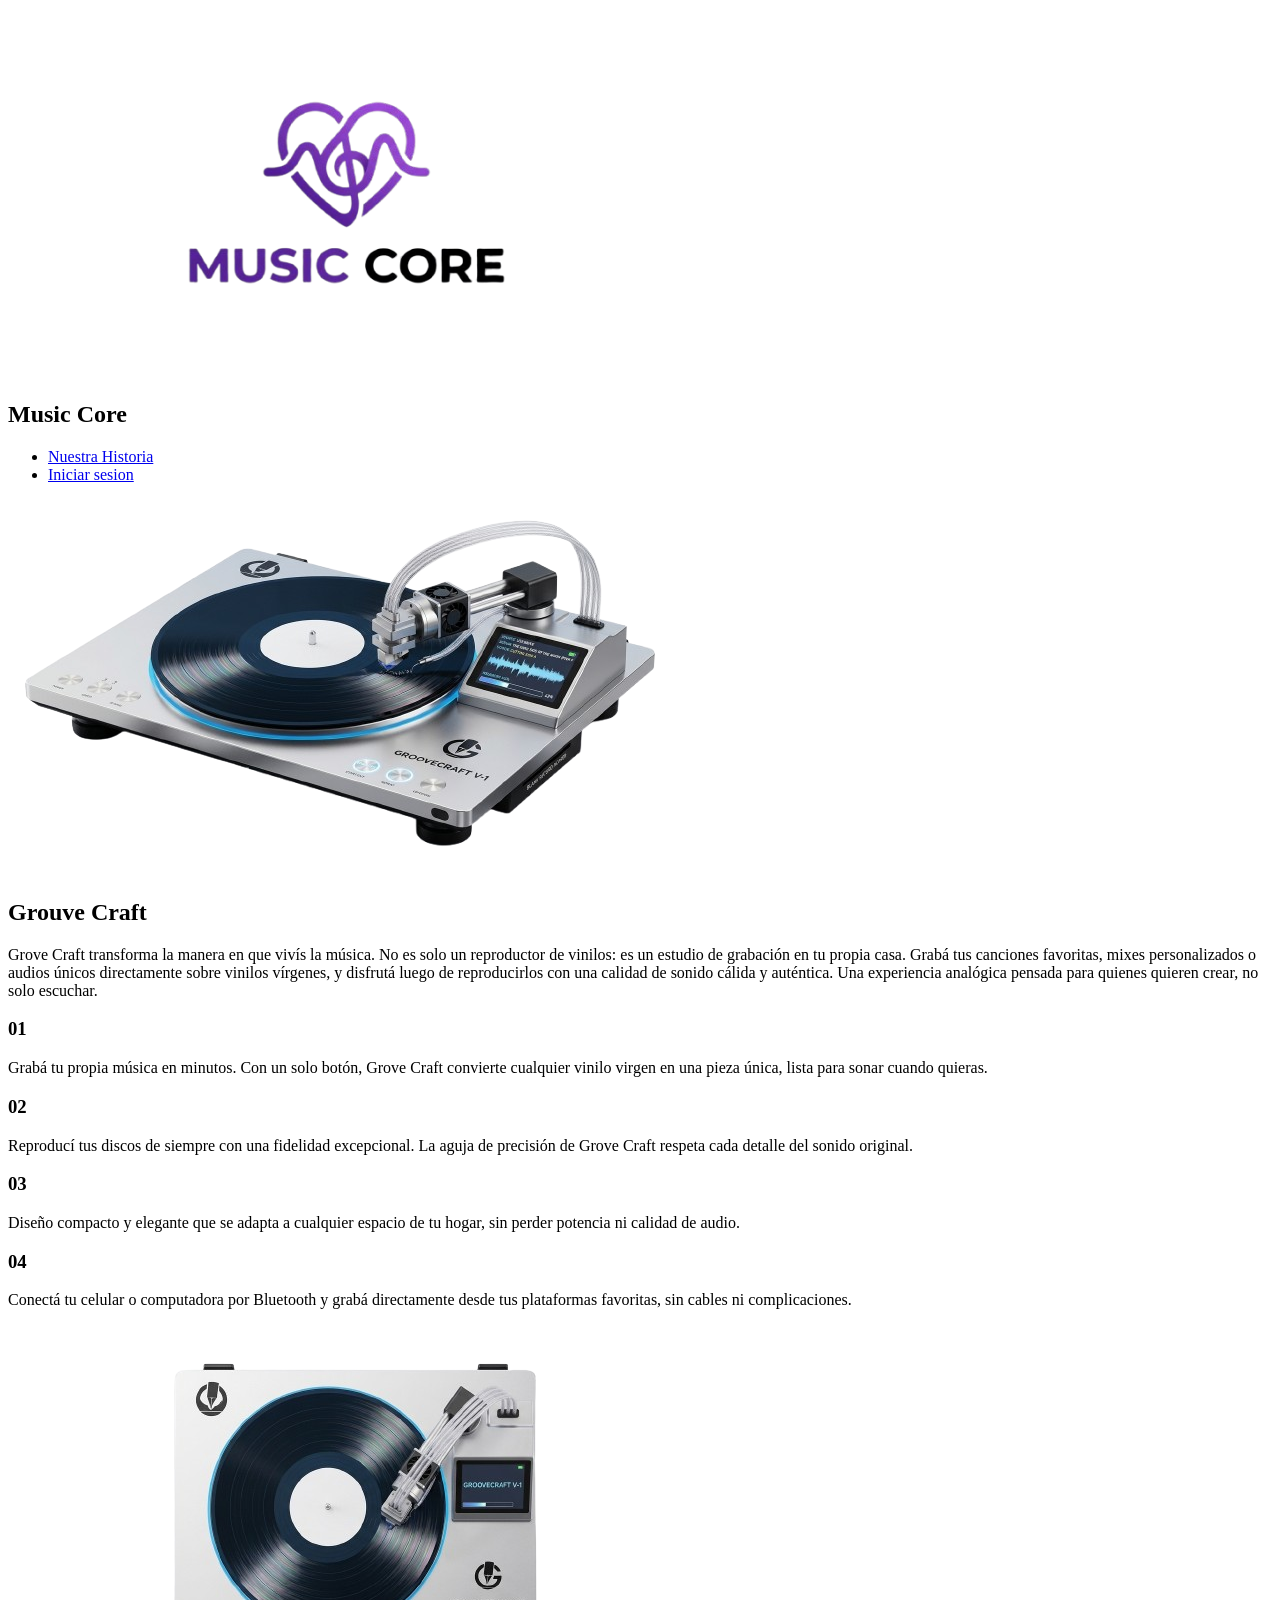
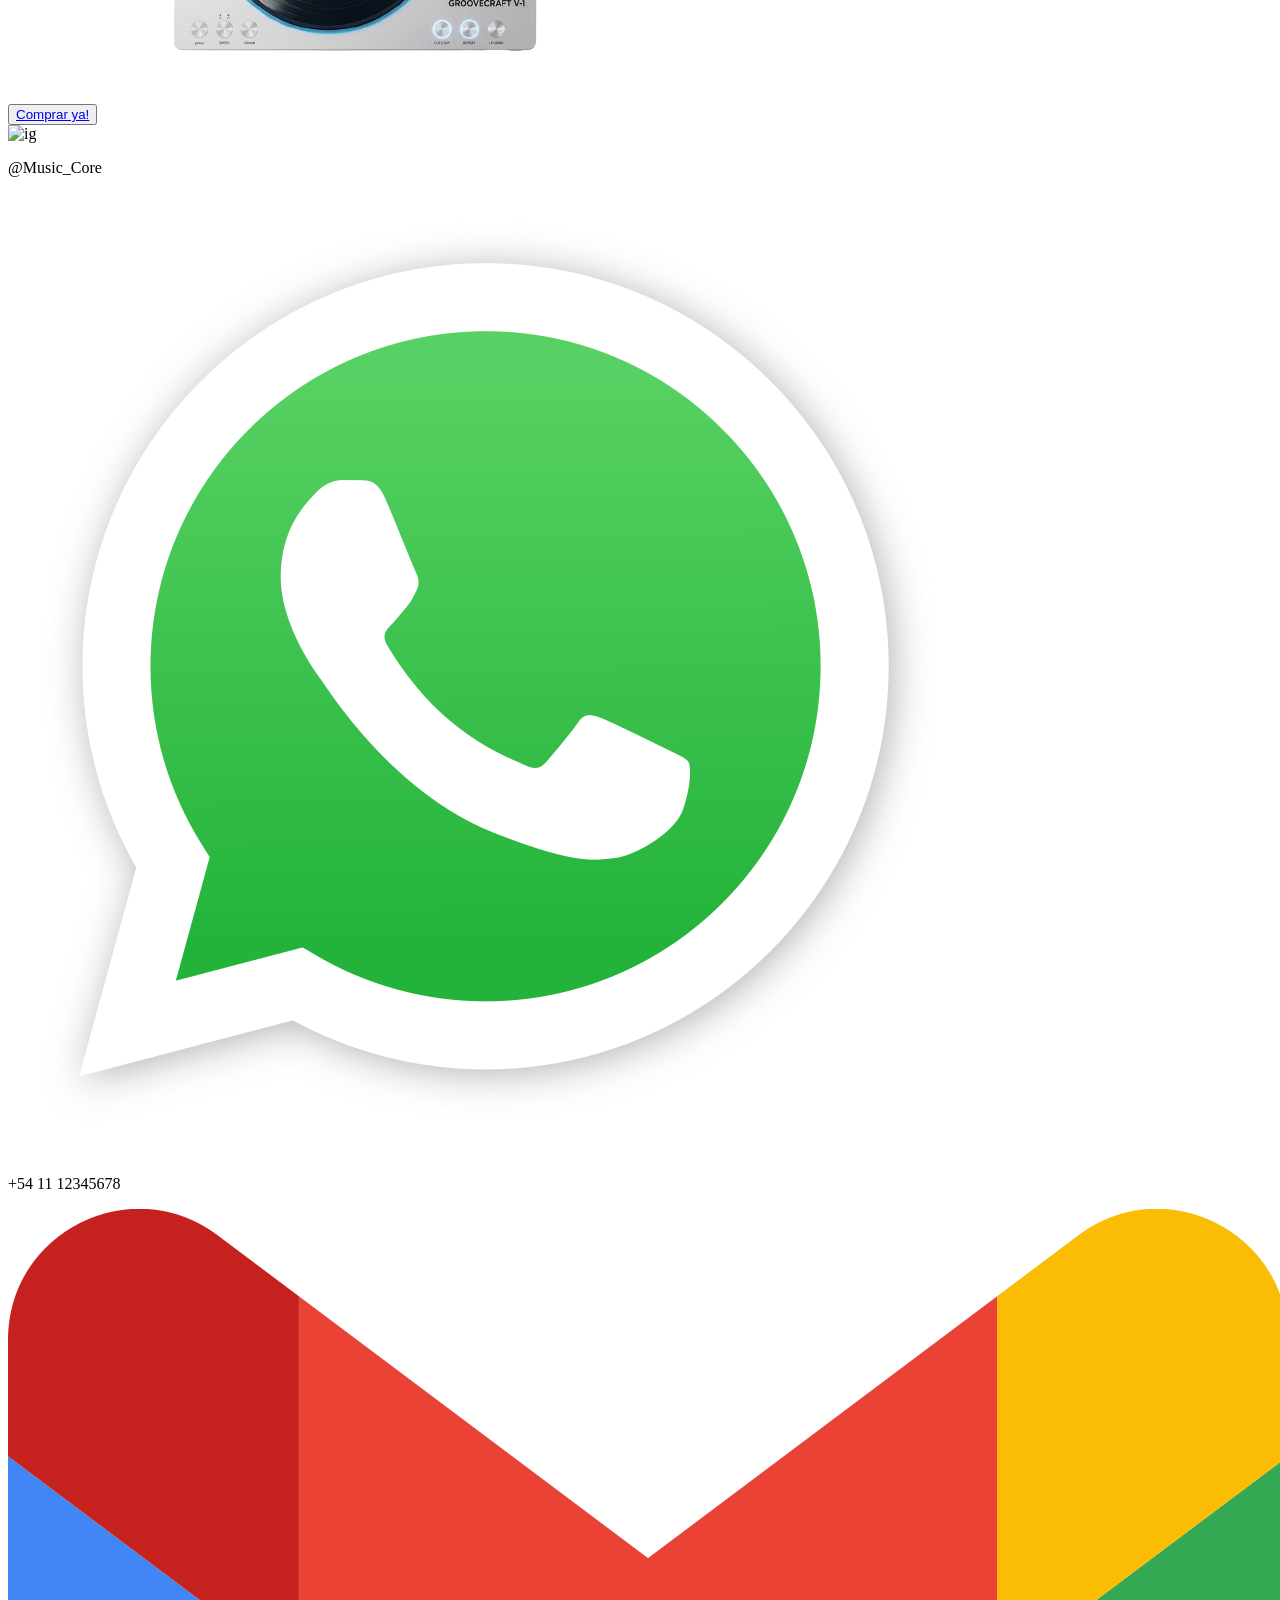
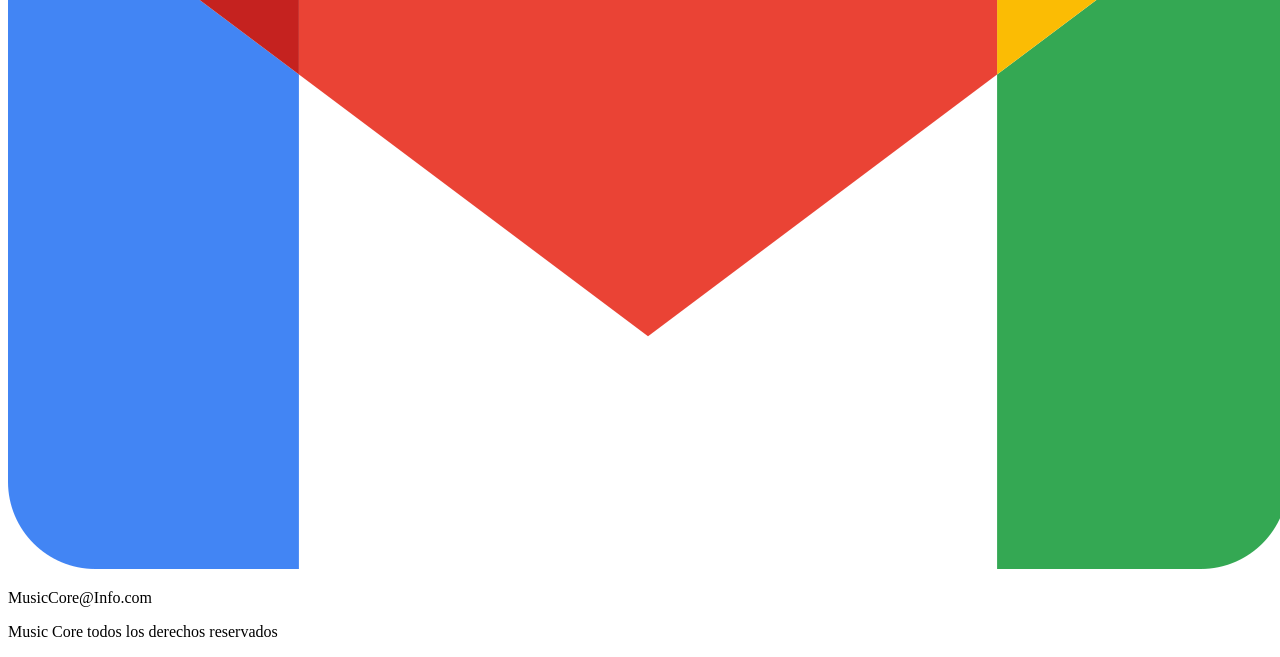
==== Index.html @ b9c2bcc1 "12/8" ====
<!DOCTYPE html>
<html lang="en">
<head>
    <meta charset="UTF-8">
    <meta name="viewport" content="width=device-width, initial-scale=1.0">
    <title>Página principal</title>
</head>
<body>
    <header>
        <img src="images/logo.png" alt="logo">
        <h2>Music Core</h2>
        <nav>
            <ul>
                <li><a href="Historia.html">Nuestra Historia</a></li>
                <li><a href="IniciarSesion.html">Iniciar sesion</a></li>
            </ul>
        </nav>
    </header>
    <main>
        <section>
            <div>
                <img src="images/ProductoPrincipal.png" alt="Producto">
            </div>
            <div>
                <h1>Grouve Craft</h1>
                <p>Grove Craft transforma la manera en que vivís la música. No es solo un reproductor de vinilos: es un estudio de grabación en tu propia casa. Grabá tus canciones favoritas, mixes personalizados o audios únicos directamente sobre vinilos vírgenes, y disfrutá luego de reproducirlos con una calidad de sonido cálida y auténtica. Una experiencia analógica pensada para quienes quieren crear, no solo escuchar.</p>
            </div>
        </section>
        <section>
            <div>
                <h3>01</h3>
                <p>Grabá tu propia música en minutos. Con un solo botón, Grove Craft convierte cualquier vinilo virgen en una pieza única, lista para sonar cuando quieras.</p>
            </div>
            <div>
                <h3>02</h3>
                <p>Reproducí tus discos de siempre con una fidelidad excepcional. La aguja de precisión de Grove Craft respeta cada detalle del sonido original.</p>
            </div>
            <div>
                <h3>03</h3>
                <p>Diseño compacto y elegante que se adapta a cualquier espacio de tu hogar, sin perder potencia ni calidad de audio.</p>
            </div>
            <div>
                <h3>04</h3>
                <p>Conectá tu celular o computadora por Bluetooth y grabá directamente desde tus plataformas favoritas, sin cables ni complicaciones.</p>
            </div>
            <img src="images/ProductoCenital.png" alt="Producto">
        </section>
        <section>
            <button><a href="Comprar.html">Comprar ya!</a></button>
        </section>
    </main>
    <footer>
        <div>
            <img src="images/ig.png" alt="ig">
            <p>@Music_Core</p>
        </div>
        <div>
            <img src="images/wsp.webp" alt="wsp">
            <p>+54 11 12345678</p>
        </div>
        <div>
            <img src="images/gmail.webp" alt="gmail">
            <p>MusicCore@Info.com</p>
        </div>
        <p>Music Core todos los derechos reservados</p>
    </footer>
</body>
</html>
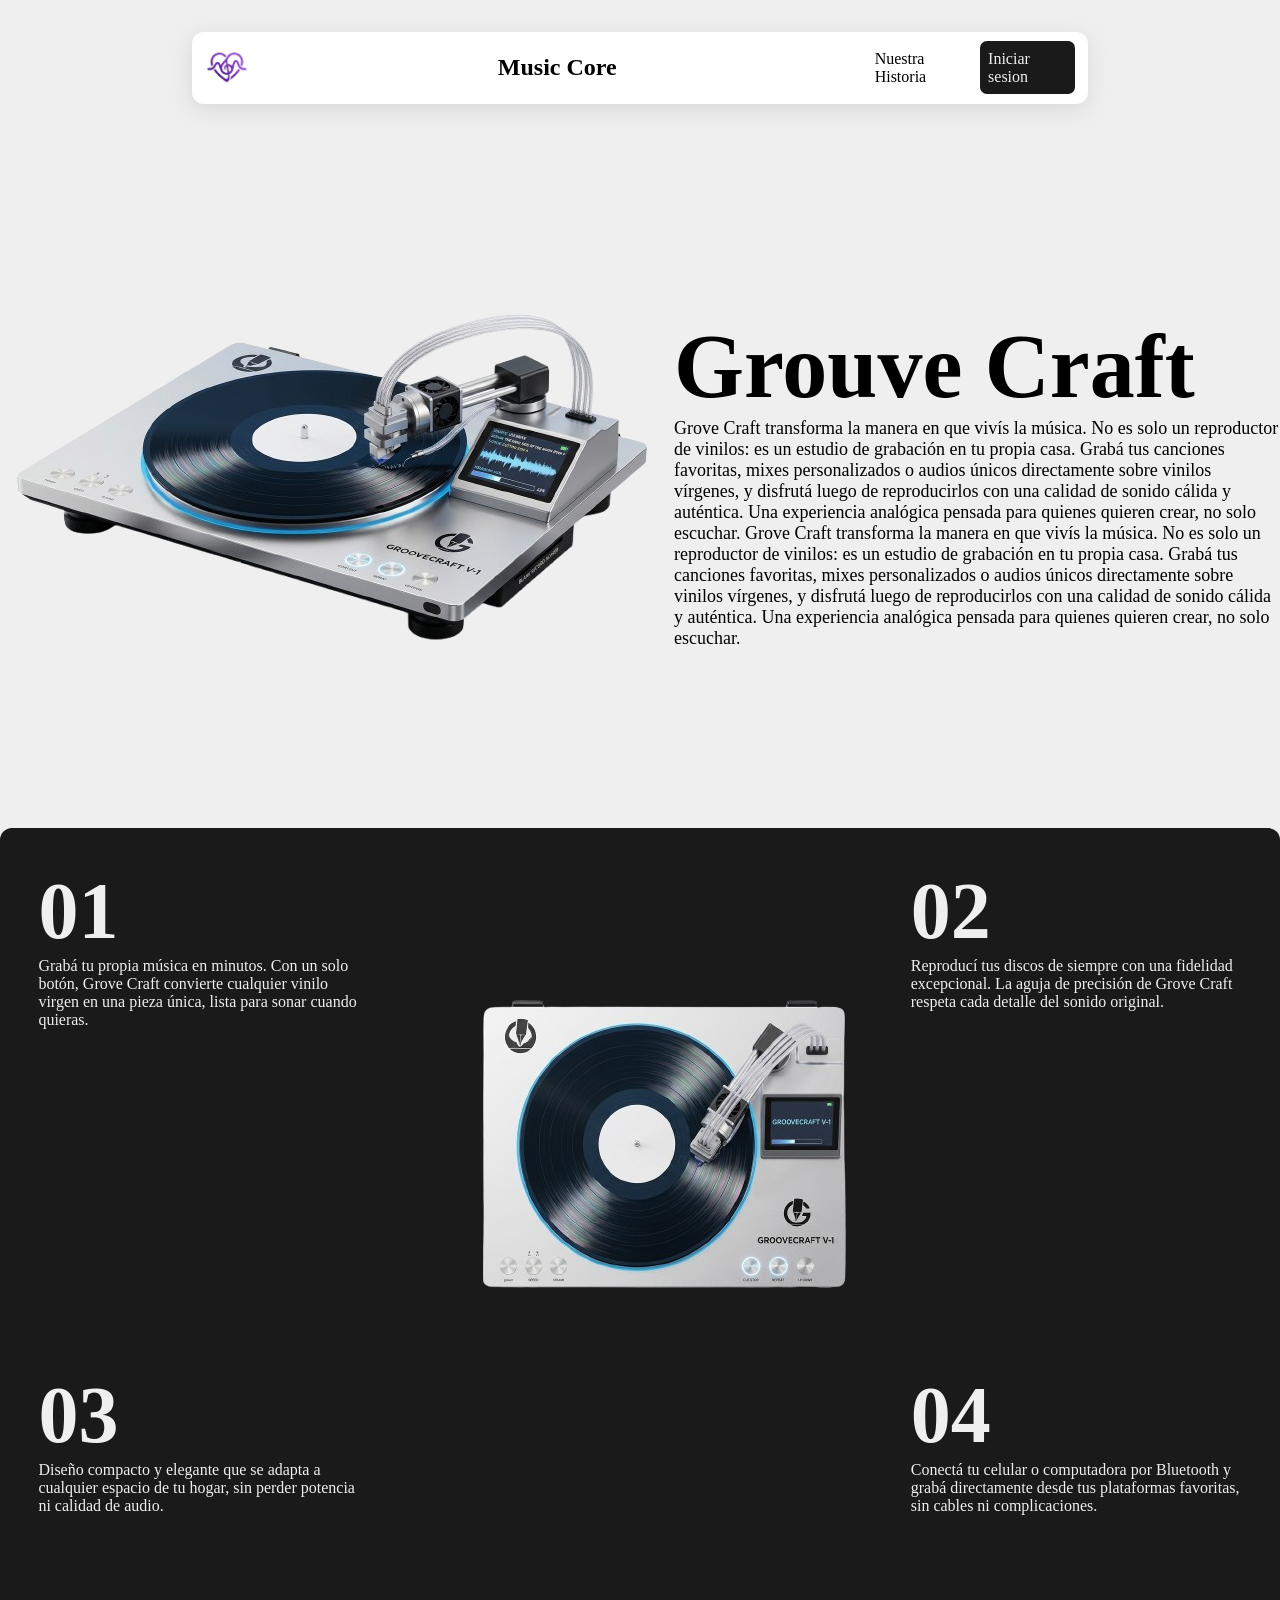
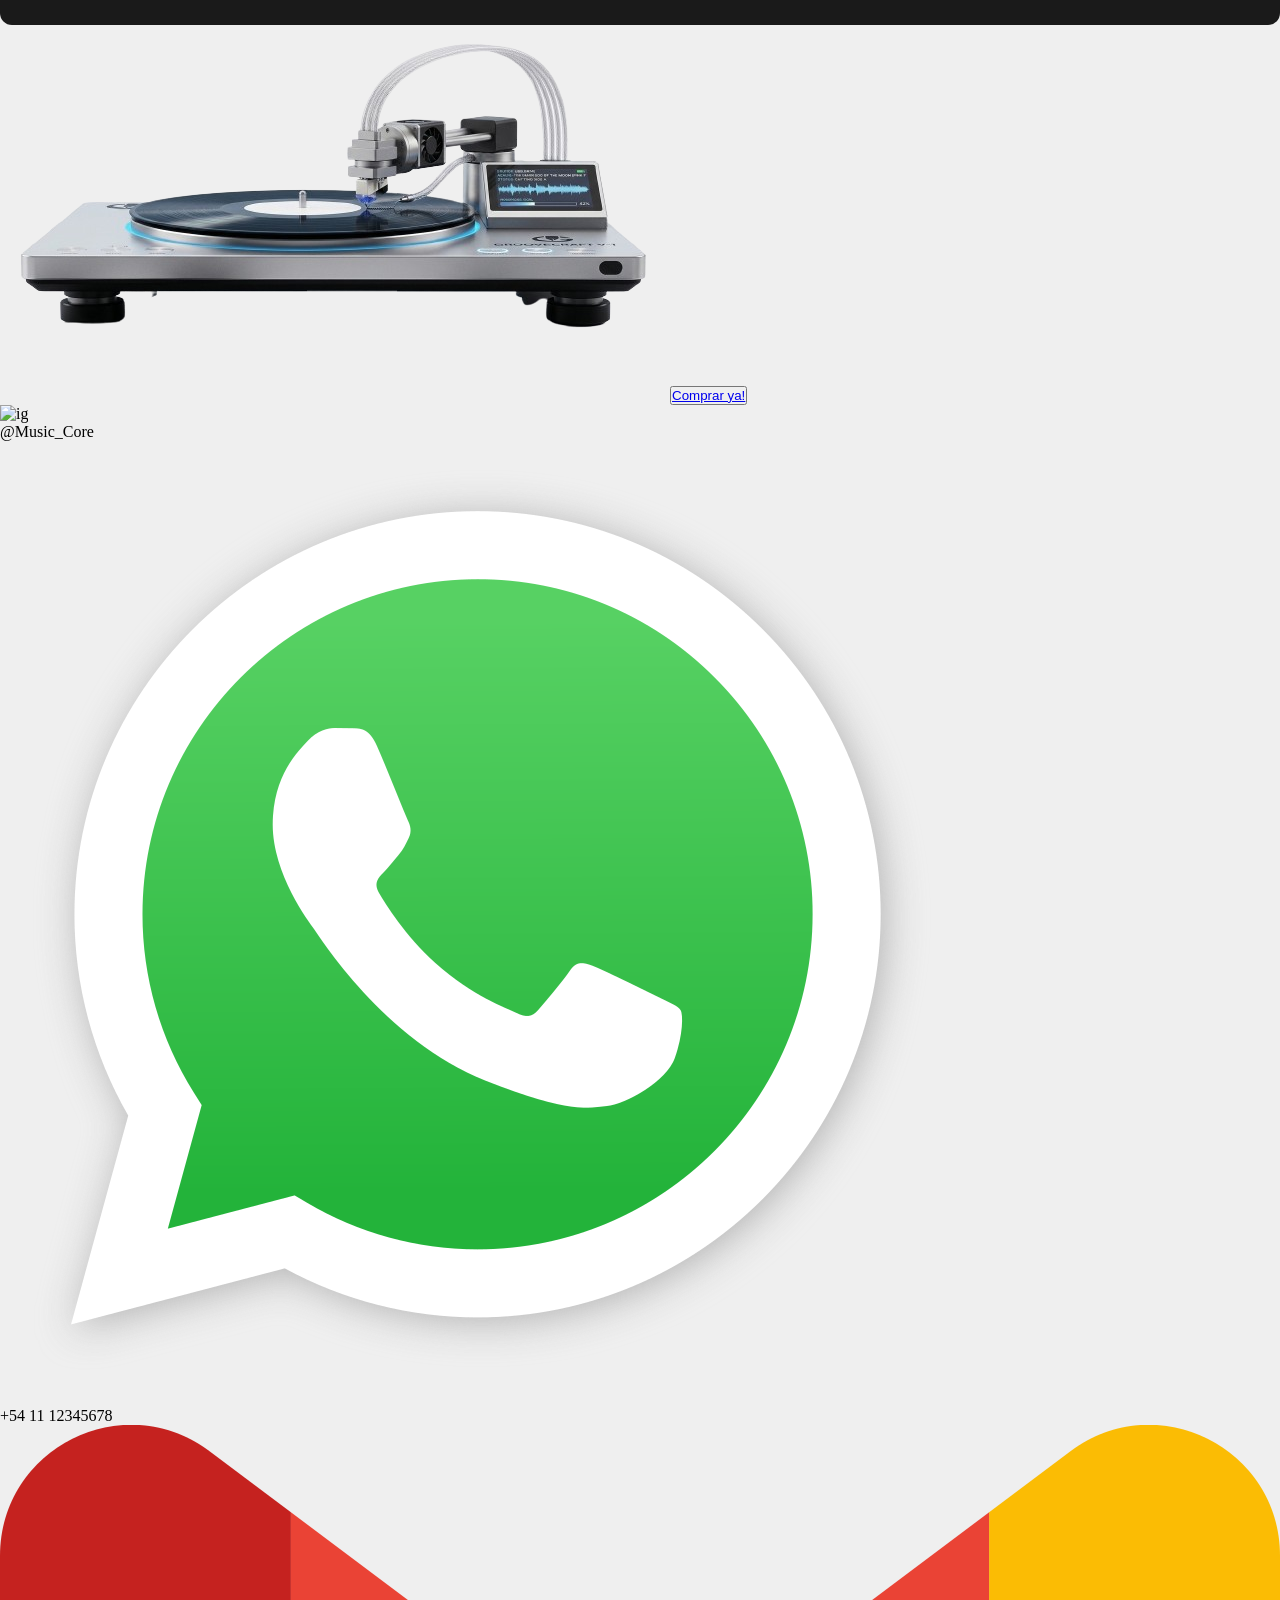
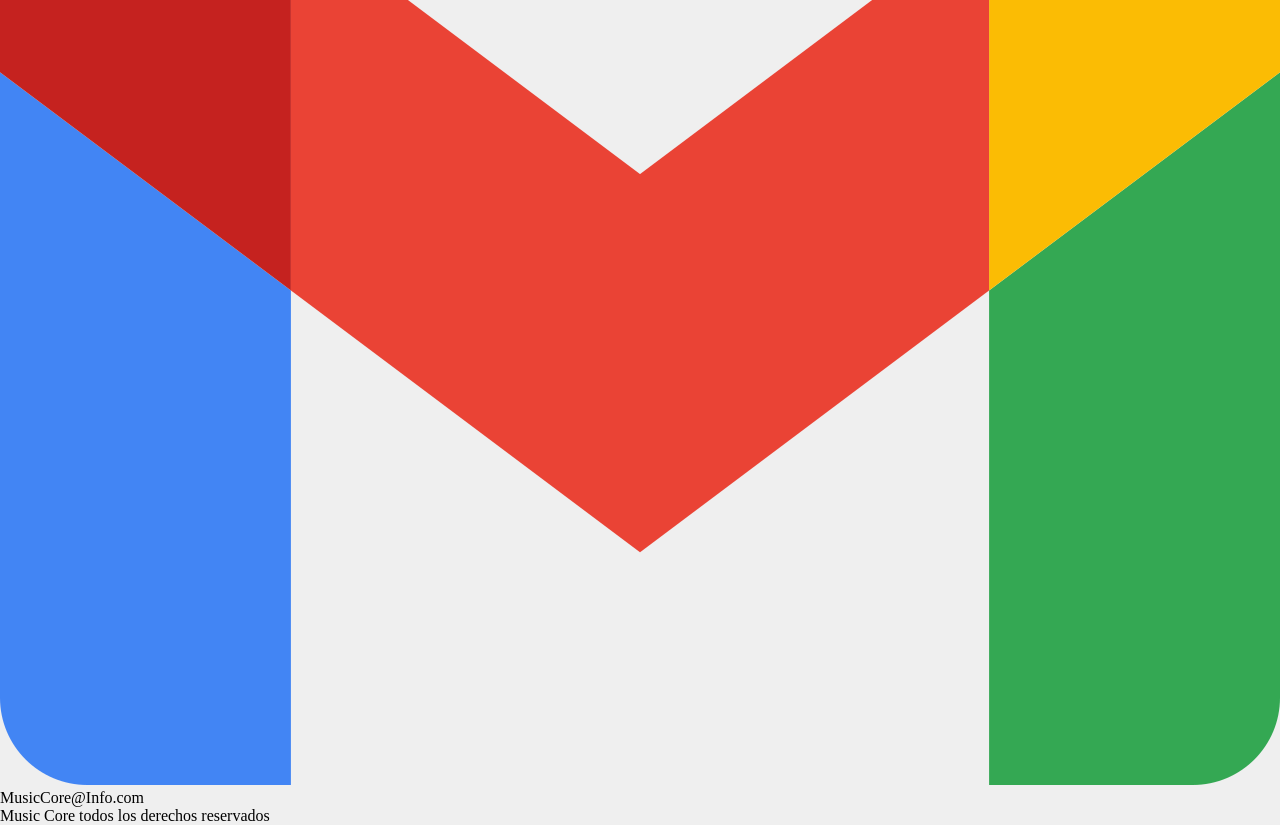
==== commit ae4c83ef: "16/8" ====
--- a/Index.html
+++ b/Index.html
@@ -4,29 +4,33 @@
     <meta charset="UTF-8">
     <meta name="viewport" content="width=device-width, initial-scale=1.0">
     <title>Página principal</title>
+    <link rel="stylesheet" href="Style.css">
 </head>
 <body>
     <header>
-        <img src="images/logo.png" alt="logo">
-        <h2>Music Core</h2>
-        <nav>
-            <ul>
-                <li><a href="Historia.html">Nuestra Historia</a></li>
-                <li><a href="IniciarSesion.html">Iniciar sesion</a></li>
-            </ul>
-        </nav>
+        <div>
+            <a href="Index.html"><img src="images/logo.png" alt="logo"></a>
+            <h2>Music Core</h2>
+            <nav>
+                <ul>
+                    <li><a href="Historia.html">Nuestra Historia</a></li>
+                    <li><a href="IniciarSesion.html">Iniciar sesion</a></li>
+                </ul>
+            </nav>
+        </div>
     </header>
     <main>
-        <section>
+        <section class="Presentacion">
             <div>
                 <img src="images/ProductoPrincipal.png" alt="Producto">
             </div>
             <div>
                 <h1>Grouve Craft</h1>
-                <p>Grove Craft transforma la manera en que vivís la música. No es solo un reproductor de vinilos: es un estudio de grabación en tu propia casa. Grabá tus canciones favoritas, mixes personalizados o audios únicos directamente sobre vinilos vírgenes, y disfrutá luego de reproducirlos con una calidad de sonido cálida y auténtica. Una experiencia analógica pensada para quienes quieren crear, no solo escuchar.</p>
+                <p>Grove Craft transforma la manera en que vivís la música. No es solo un reproductor de vinilos: es un estudio de grabación en tu propia casa. Grabá tus canciones favoritas, mixes personalizados o audios únicos directamente sobre vinilos vírgenes, y disfrutá luego de reproducirlos con una calidad de sonido cálida y auténtica. Una experiencia analógica pensada para quienes quieren crear, no solo escuchar. Grove Craft transforma la manera en que vivís la música. No es solo un reproductor de vinilos: es un estudio de grabación en tu propia casa. Grabá tus canciones favoritas, mixes personalizados o audios únicos directamente sobre vinilos vírgenes, y disfrutá luego de reproducirlos con una calidad de sonido cálida y auténtica. Una experiencia analógica pensada para quienes quieren crear, no solo escuchar.</p>
             </div>
         </section>
-        <section>
+        <section class="Punteo">
+            <img src="images/ProductoCenital.png" alt="Producto">
             <div>
                 <h3>01</h3>
                 <p>Grabá tu propia música en minutos. Con un solo botón, Grove Craft convierte cualquier vinilo virgen en una pieza única, lista para sonar cuando quieras.</p>
@@ -43,9 +47,9 @@
                 <h3>04</h3>
                 <p>Conectá tu celular o computadora por Bluetooth y grabá directamente desde tus plataformas favoritas, sin cables ni complicaciones.</p>
             </div>
-            <img src="images/ProductoCenital.png" alt="Producto">
         </section>
         <section>
+            <img src="images/ProductoFinal.png" alt="Producto">
             <button><a href="Comprar.html">Comprar ya!</a></button>
         </section>
     </main>
--- a/Style.css
+++ b/Style.css
@@ -0,0 +1,151 @@
+*{
+    margin: 0%;
+    padding: 0%;
+}
+
+body{
+    background-color: rgb(239, 239, 239);
+}
+
+header{
+    width: 100%;
+    height: 15vh;
+    display: flex;
+    justify-content: center;
+    align-items: center;
+    position: sticky;
+    top: 0%;
+}
+
+header div{
+    width: 68%;
+    height: 8vh;
+    background-color: white;
+    display: flex;
+    align-items: center;
+    justify-content: space-between;
+    padding-left: 1%;
+    padding-right: 1%;
+    border-radius: 12px;
+    box-shadow: -1px 5px 20px 0px #b0b0b059;
+}
+
+header div a{
+    width: 5%;
+    display: flex;
+    align-items: center;
+    border-radius: 7px;
+}
+
+header div a img{
+    width: 100%;
+}
+
+header div a:hover{
+    background-color: rgb(206, 206, 206);
+}
+
+header div nav{
+    width: 24%;
+}
+
+header div nav ul{
+    width: 100%;
+    display: flex;
+    align-items: center;
+    justify-content: space-between;
+}
+
+header div nav ul li{
+    list-style: none;
+    padding: 4%;
+    display: flex;
+    align-items: center;
+    border-radius: 7px;
+}
+
+header div nav ul li:last-child{
+    background-color: rgb(26, 26, 26);
+}
+
+header div nav ul li a{
+    width: 100%;
+    text-decoration: none;
+    color: black;
+}
+
+header div nav ul li:last-child a{
+    color: rgb(239, 239, 239);
+}
+
+header div nav ul li:hover{
+    background-color: rgb(206, 206, 206);
+}
+
+header div nav ul li:last-child:hover{
+    background-color: rgb(80, 80, 80);
+}
+
+header div nav ul li:last-child a:hover{
+    background-color: rgb(80, 80, 80);
+}
+
+main div section{
+    width: 100%;
+}
+
+.Presentacion{
+    height: 77vh;
+    display: grid;
+    grid-template-rows: 1fr;
+    grid-template-columns: repeat(2, 1fr);
+    gap: 8px;
+}
+
+.Presentacion div{
+    display: flex;
+}
+
+.Presentacion div:first-child{
+    width: 100%;
+    align-items: center;
+}
+
+.Presentacion div:last-child{
+    justify-content: center;
+    flex-direction: column;
+}
+
+.Presentacion div h1{
+    font-size: 90px;
+}
+
+.Presentacion div p{
+    font-size: 18px;
+}
+
+.Punteo{
+    height: 80vh;
+    background-color: rgb(26, 26, 26);
+    border-radius: 12px;
+    display: grid;
+    grid-template-rows: repeat(2, 1fr);
+    grid-template-columns: repeat(2, 1fr);
+    gap: 40% 45%;
+    padding: 3%;
+}
+
+.Punteo img{
+    position: absolute;
+    margin-top: 10%;
+    margin-left: 34%;
+}
+
+.Punteo div p{
+    color: rgb(239, 239, 239);
+}
+
+.Punteo div h3{
+    color: rgb(239, 239, 239);
+    font-size: 80px;
+}
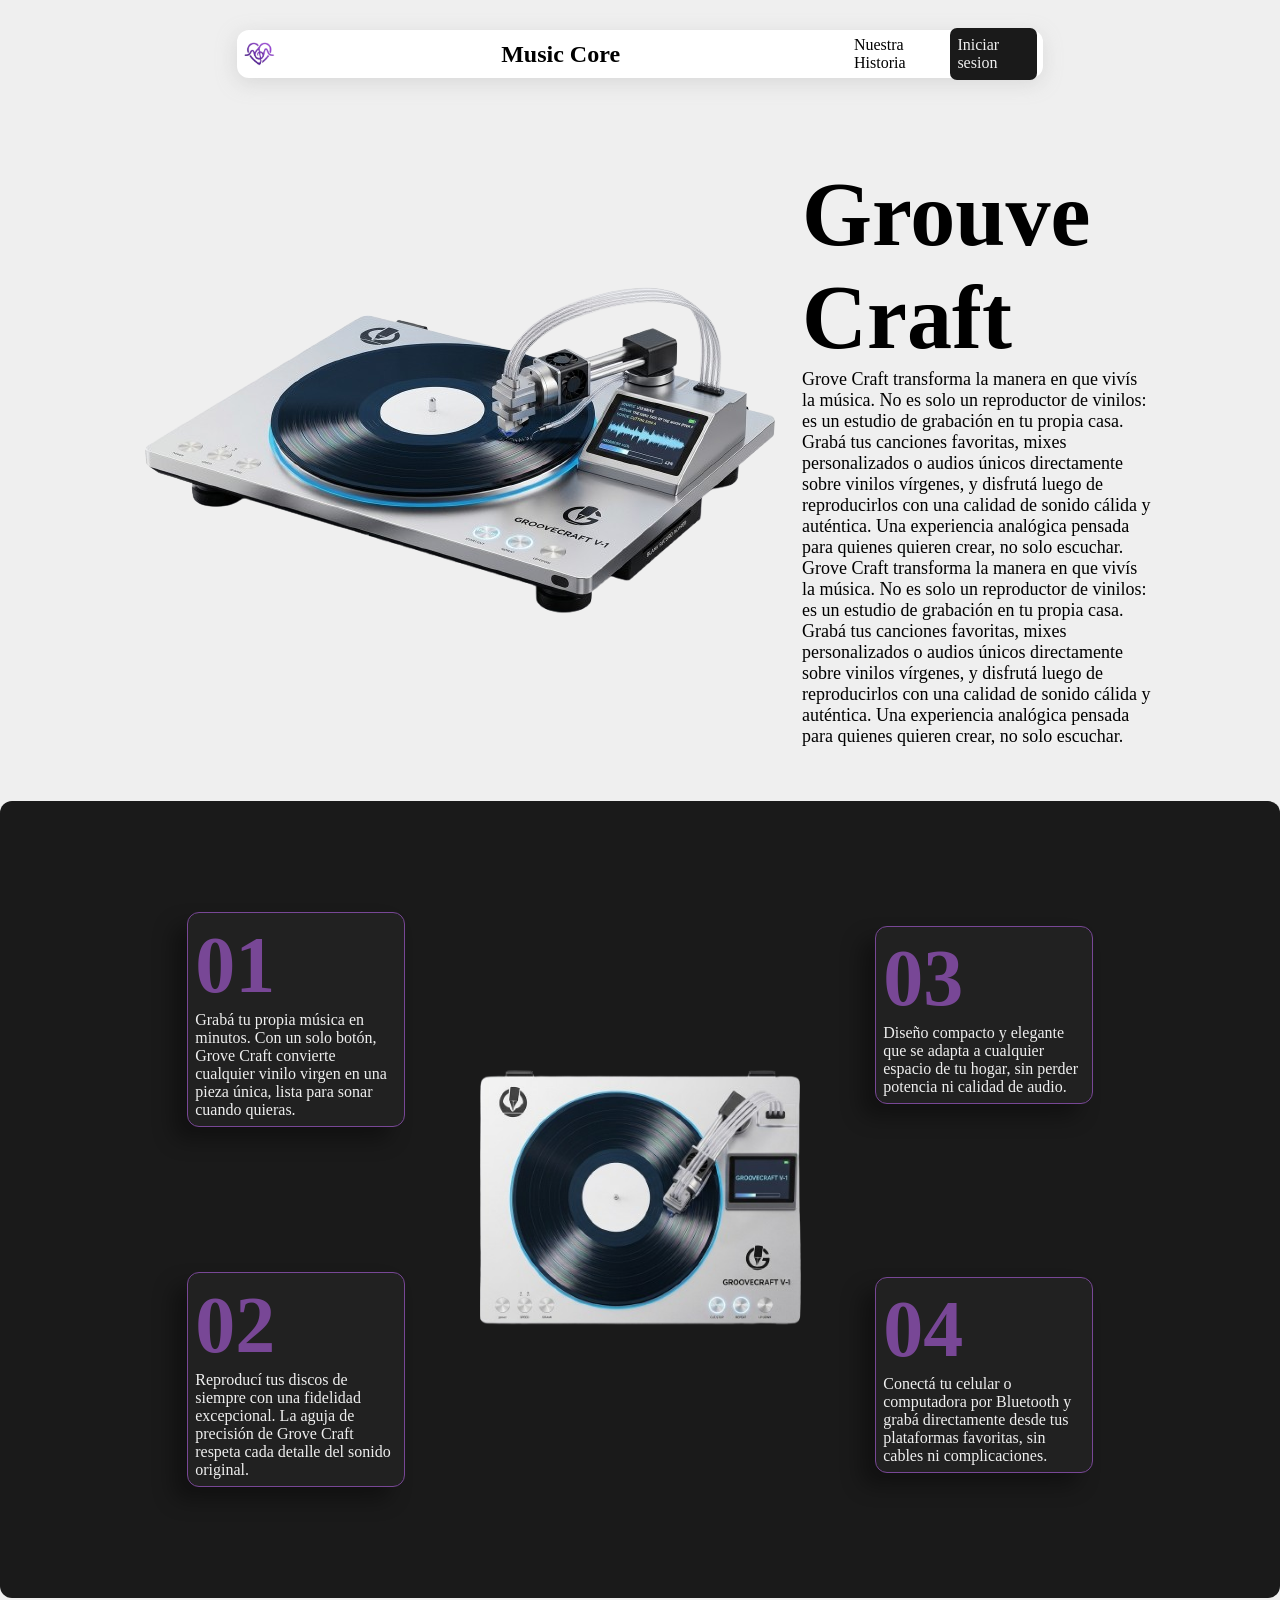
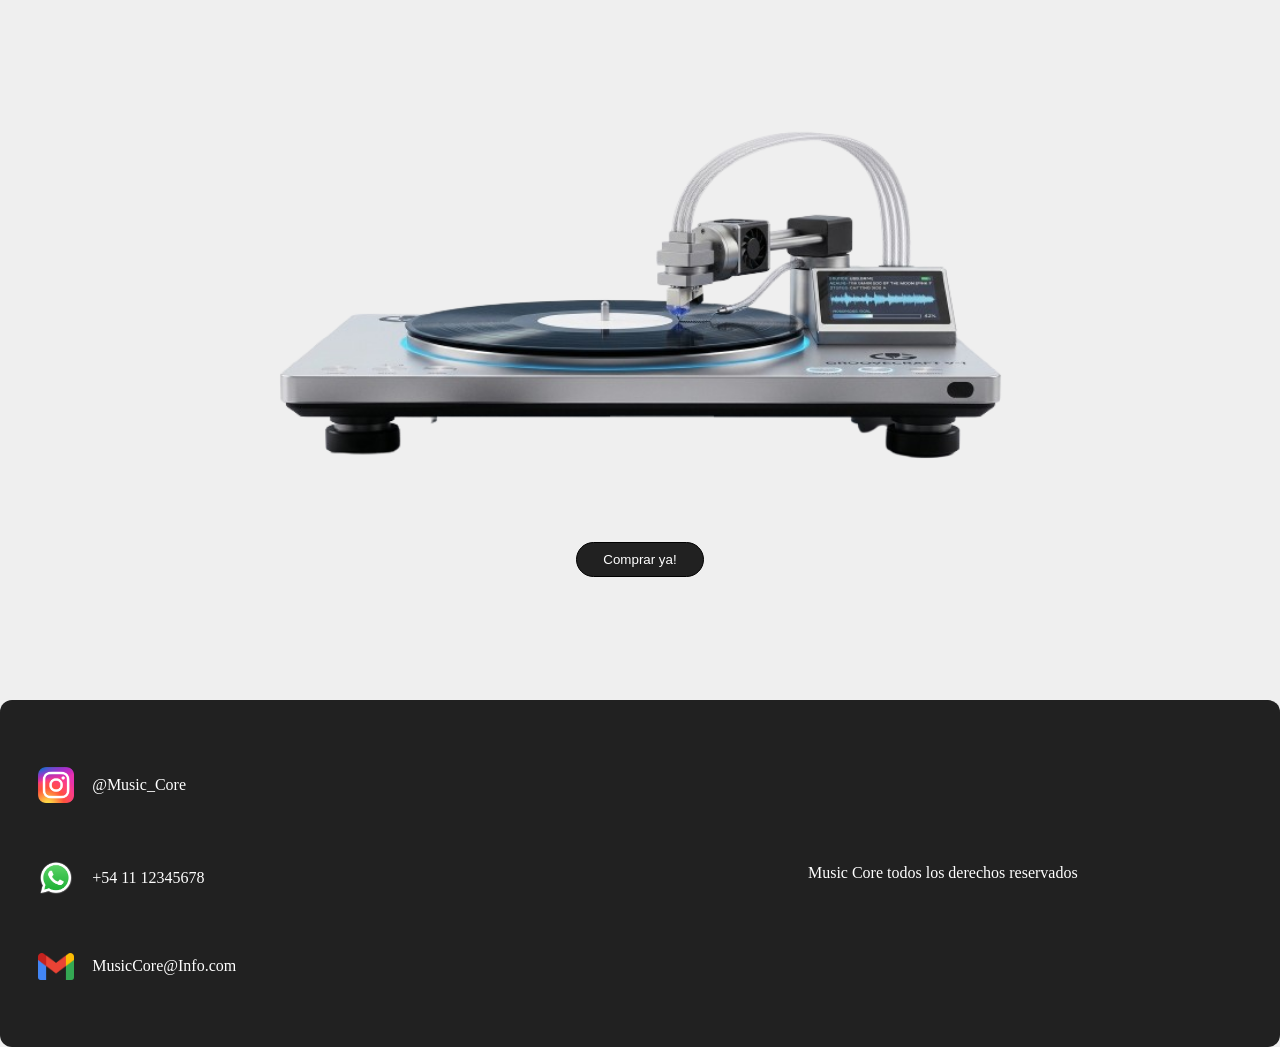
==== commit 8a51394c: "19/8" ====
--- a/Index.html
+++ b/Index.html
@@ -30,43 +30,55 @@
             </div>
         </section>
         <section class="Punteo">
-            <img src="images/ProductoCenital.png" alt="Producto">
-            <div>
-                <h3>01</h3>
-                <p>Grabá tu propia música en minutos. Con un solo botón, Grove Craft convierte cualquier vinilo virgen en una pieza única, lista para sonar cuando quieras.</p>
+            <div class="contenedor">
+                <div>
+                    <h3>01</h3>
+                    <p>Grabá tu propia música en minutos. Con un solo botón, Grove Craft convierte cualquier vinilo virgen en una pieza única, lista para sonar cuando quieras.</p>
+                </div>
+                    <div>
+                    <h3>02</h3>
+                    <p>Reproducí tus discos de siempre con una fidelidad excepcional. La aguja de precisión de Grove Craft respeta cada detalle del sonido original.</p>
+                </div>
             </div>
-            <div>
-                <h3>02</h3>
-                <p>Reproducí tus discos de siempre con una fidelidad excepcional. La aguja de precisión de Grove Craft respeta cada detalle del sonido original.</p>
+            <div class="imagen">
+                <img src="images/ProductoCenital.png" alt="Producto">
             </div>
-            <div>
-                <h3>03</h3>
-                <p>Diseño compacto y elegante que se adapta a cualquier espacio de tu hogar, sin perder potencia ni calidad de audio.</p>
-            </div>
-            <div>
-                <h3>04</h3>
-                <p>Conectá tu celular o computadora por Bluetooth y grabá directamente desde tus plataformas favoritas, sin cables ni complicaciones.</p>
+            <div class="contenedor">
+                <div>
+                    <h3>03</h3>
+                    <p>Diseño compacto y elegante que se adapta a cualquier espacio de tu hogar, sin perder potencia ni calidad de audio.</p>
+                </div>
+                <div>
+                    <h3>04</h3>
+                    <p>Conectá tu celular o computadora por Bluetooth y grabá directamente desde tus plataformas favoritas, sin cables ni complicaciones.</p>
+                </div>
             </div>
         </section>
-        <section>
+        <section class="comprar">
             <img src="images/ProductoFinal.png" alt="Producto">
-            <button><a href="Comprar.html">Comprar ya!</a></button>
+            <a href="Comprar.html">
+                <button href="Comprar.html">Comprar ya!</button>
+            </a>
         </section>
     </main>
     <footer>
         <div>
-            <img src="images/ig.png" alt="ig">
-            <p>@Music_Core</p>
+            <div>
+                <img src="images/ig.png" alt="ig">
+                <p>@Music_Core</p>
+            </div>
+            <div>
+                <img src="images/wsp.webp" alt="wsp">
+                <p>+54 11 12345678</p>
+            </div>
+            <div>
+                <img src="images/gmail.webp" alt="gmail">
+                <p>MusicCore@Info.com</p>
+            </div>
         </div>
         <div>
-            <img src="images/wsp.webp" alt="wsp">
-            <p>+54 11 12345678</p>
+            <p>Music Core todos los derechos reservados</p>
         </div>
-        <div>
-            <img src="images/gmail.webp" alt="gmail">
-            <p>MusicCore@Info.com</p>
-        </div>
-        <p>Music Core todos los derechos reservados</p>
     </footer>
 </body>
 </html>
--- a/Style.css
+++ b/Style.css
@@ -9,7 +9,7 @@
 
 header{
     width: 100%;
-    height: 15vh;
+    height: 12vh;
     display: flex;
     justify-content: center;
     align-items: center;
@@ -18,20 +18,19 @@
 }
 
 header div{
-    width: 68%;
-    height: 8vh;
+    width: 62%;
+    height: 4vh;
     background-color: white;
     display: flex;
     align-items: center;
     justify-content: space-between;
-    padding-left: 1%;
-    padding-right: 1%;
+    padding: 0.5%;
     border-radius: 12px;
     box-shadow: -1px 5px 20px 0px #b0b0b059;
 }
 
 header div a{
-    width: 5%;
+    width: 4%;
     display: flex;
     align-items: center;
     border-radius: 7px;
@@ -100,10 +99,13 @@
     grid-template-rows: 1fr;
     grid-template-columns: repeat(2, 1fr);
     gap: 8px;
+    padding-left: 10%;
+    padding-right: 10%;
 }
 
 .Presentacion div{
     display: flex;
+    justify-content: center;
 }
 
 .Presentacion div:first-child{
@@ -112,7 +114,6 @@
 }
 
 .Presentacion div:last-child{
-    justify-content: center;
     flex-direction: column;
 }
 
@@ -129,23 +130,116 @@
     background-color: rgb(26, 26, 26);
     border-radius: 12px;
     display: grid;
-    grid-template-rows: repeat(2, 1fr);
+    grid-template-rows: 1fr;
+    grid-template-columns: repeat(3, 1fr);
+    gap: 8px;
+    padding: 3%;
+    padding-left: 10%;
+    padding-right: 10%;
+}
+
+.Punteo .imagen img{
+    width: 100%;
+}
+
+.Punteo p{
+    color: rgb(239, 239, 239);
+}
+
+.Punteo h3{
+    color: #784796;
+    font-size: 80px;
+}
+
+.Punteo div div{
+    width: 60%;
+    border: solid #784796 1px;
+    background: #212121;
+    border-radius: 12px;
+    padding: 2%;
+    box-shadow: -14px 13px 20px 0px #00000059;
+}
+
+.Punteo .contenedor{
+    display: flex;
+    flex-direction: column;
+    justify-content: space-around;
+    align-items: center;
+}
+
+.Punteo .imagen{
+    display: flex;
+    flex-direction: row;
+    justify-content: center;
+    align-items: center;
+}
+
+.comprar{
+    width: 100%;
+    height: 78vh;
+    display: flex;
+    align-items: center;
+    justify-content: center;
+    flex-direction: column;
+}
+
+.comprar img{
+    width: 60%;
+}
+
+.comprar a{
+    width: 10%;
+    height: 5vh;
+}
+
+.comprar a button{
+    background-color:#212121;
+    border: 1px solid black;
+    border-radius: 30px;
+    width: 100%;
+    padding-top: 7%;
+    padding-bottom: 7%;
+    color: white;
+}
+
+footer{
+    width: 94%;
+    height: 30vh;
+    display: grid;
+    grid-template-rows: 1fr;
     grid-template-columns: repeat(2, 1fr);
-    gap: 40% 45%;
+    gap: 8px;
     padding: 3%;
-}
-
-.Punteo img{
-    position: absolute;
-    margin-top: 10%;
-    margin-left: 34%;
-}
-
-.Punteo div p{
-    color: rgb(239, 239, 239);
-}
-
-.Punteo div h3{
-    color: rgb(239, 239, 239);
-    font-size: 80px;
+    background-color: #212121;
+    border-radius: 12px;
+}
+
+footer p{
+    color: white;
+}
+
+footer div{
+    display: flex;
+    flex-direction: column;
+    justify-content: space-around;
+}
+
+footer div:last-child{
+    align-items: center;
+}
+
+footer div div{
+    width: 30%;
+    display: flex;
+    flex-direction: row;
+    align-items: center;
+    justify-content: start;
+}
+
+footer div div img{
+    width: 20%;
+}
+
+footer div div p{
+    margin-left: 10%;
 }
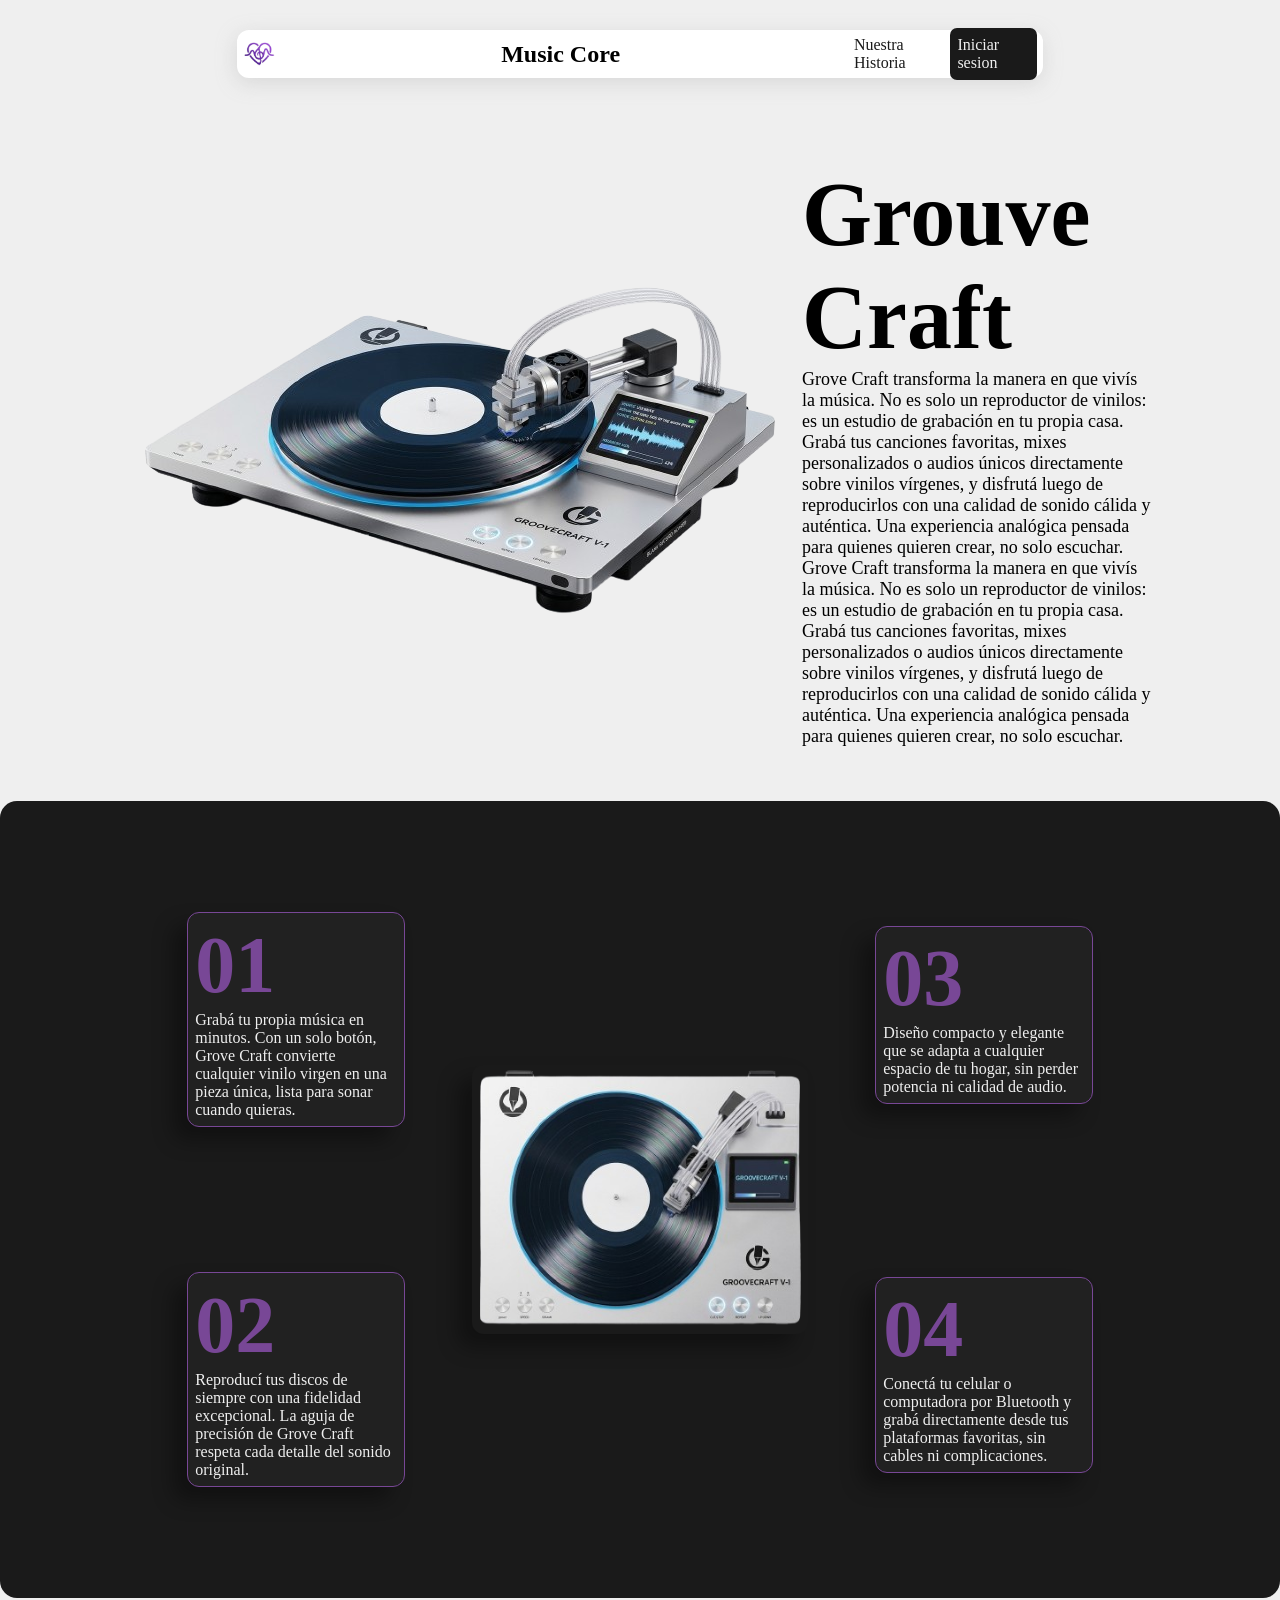
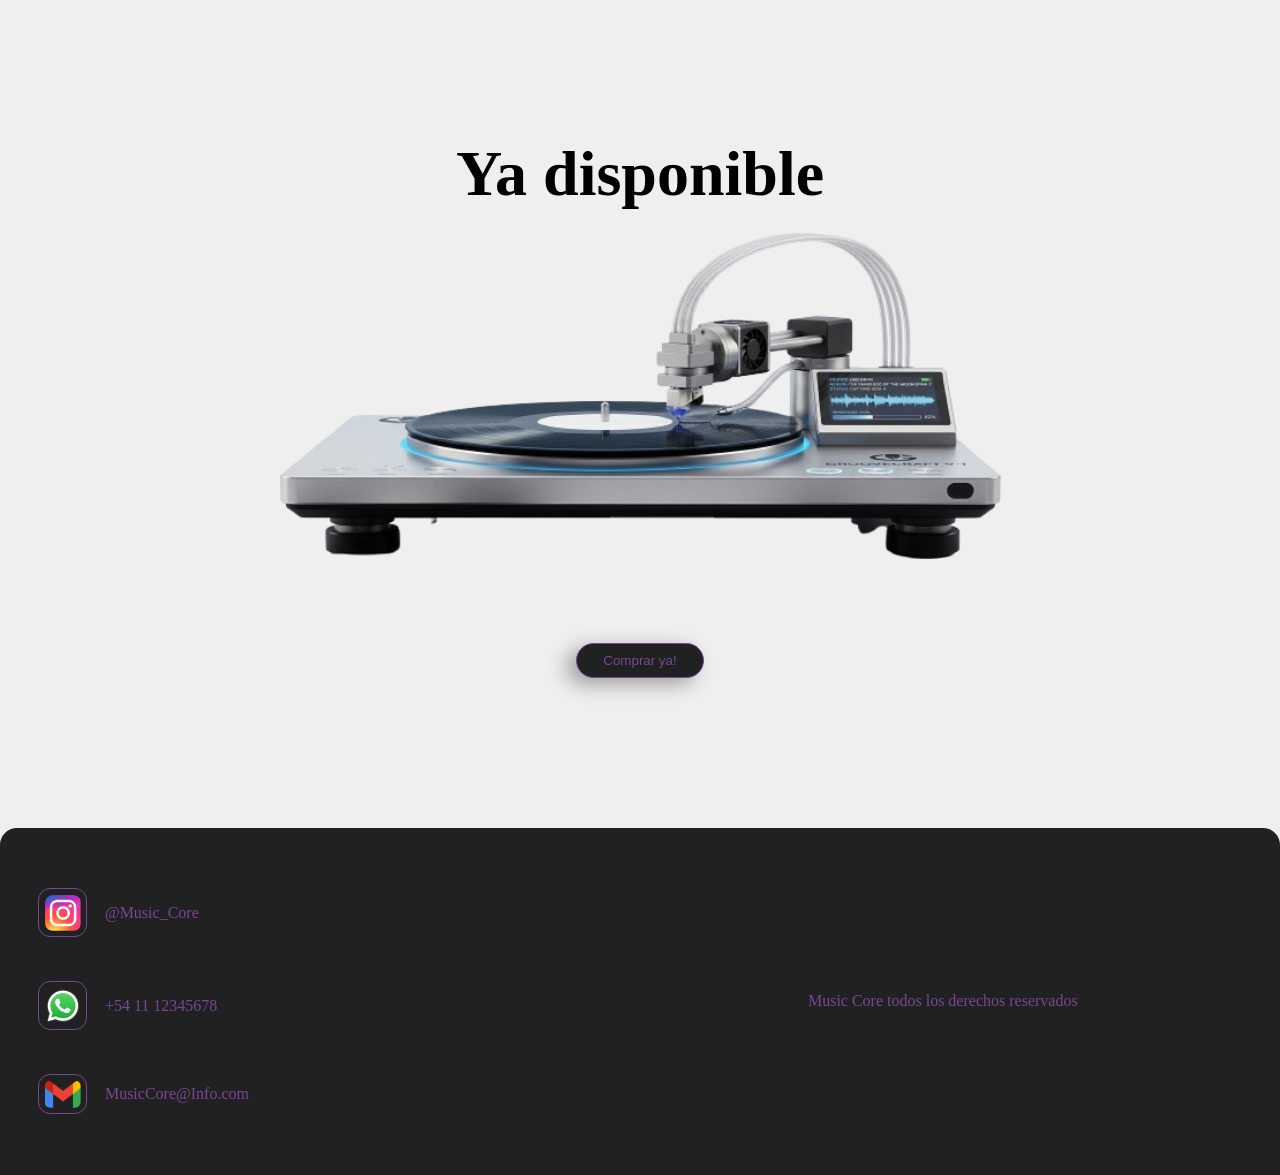
==== commit 9fd76295: "19/8" ====
--- a/Index.html
+++ b/Index.html
@@ -55,6 +55,7 @@
             </div>
         </section>
         <section class="comprar">
+            <h1>Ya disponible</h1>
             <img src="images/ProductoFinal.png" alt="Producto">
             <a href="Comprar.html">
                 <button href="Comprar.html">Comprar ya!</button>
--- a/Style.css
+++ b/Style.css
@@ -70,7 +70,7 @@
 header div nav ul li a{
     width: 100%;
     text-decoration: none;
-    color: black;
+    color: rgb(26, 26, 26);
 }
 
 header div nav ul li:last-child a{
@@ -128,7 +128,7 @@
 .Punteo{
     height: 80vh;
     background-color: rgb(26, 26, 26);
-    border-radius: 12px;
+    border-radius: 17px;
     display: grid;
     grid-template-rows: 1fr;
     grid-template-columns: repeat(3, 1fr);
@@ -140,6 +140,8 @@
 
 .Punteo .imagen img{
     width: 100%;
+    box-shadow: -14px 13px 20px 0px #00000059;
+    border-radius: 12px;
 }
 
 .Punteo p{
@@ -181,6 +183,12 @@
     align-items: center;
     justify-content: center;
     flex-direction: column;
+    padding-bottom: 5%;
+    padding-top: 5%;
+}
+
+.comprar h1{
+    font-size: 400%;
 }
 
 .comprar img{
@@ -194,12 +202,37 @@
 
 .comprar a button{
     background-color:#212121;
-    border: 1px solid black;
+    border: 1px solid #784796;
     border-radius: 30px;
     width: 100%;
     padding-top: 7%;
     padding-bottom: 7%;
-    color: white;
+    color: #784796;
+    box-shadow: -9px 6px 20px 0px #00000059;
+}
+
+.comprar a button:hover{
+    background-color:rgb(80, 80, 80);
+}
+
+.PaginaCompra{
+    width: 80%;
+    height: 75vh;
+    display: grid;
+    grid-template-rows: 1fr;
+    grid-template-columns: repeat(2, 1fr);
+    gap: 8px;
+    padding-left: 10%;
+    padding-right: 10%;
+    display: flex;
+    align-items: center;
+    justify-content: center;
+}
+
+.PaginaCompra form{
+    display: flex;
+    justify-content: flex-start;
+    flex-direction: column;
 }
 
 footer{
@@ -211,11 +244,17 @@
     gap: 8px;
     padding: 3%;
     background-color: #212121;
-    border-radius: 12px;
+    border-radius: 17px 17px 0px 0px;
+}
+
+footer img{
+    border: 1px solid #784796;
+    border-radius: 12px;
+    padding: 3%;
 }
 
 footer p{
-    color: white;
+    color: #784796;
 }
 
 footer div{
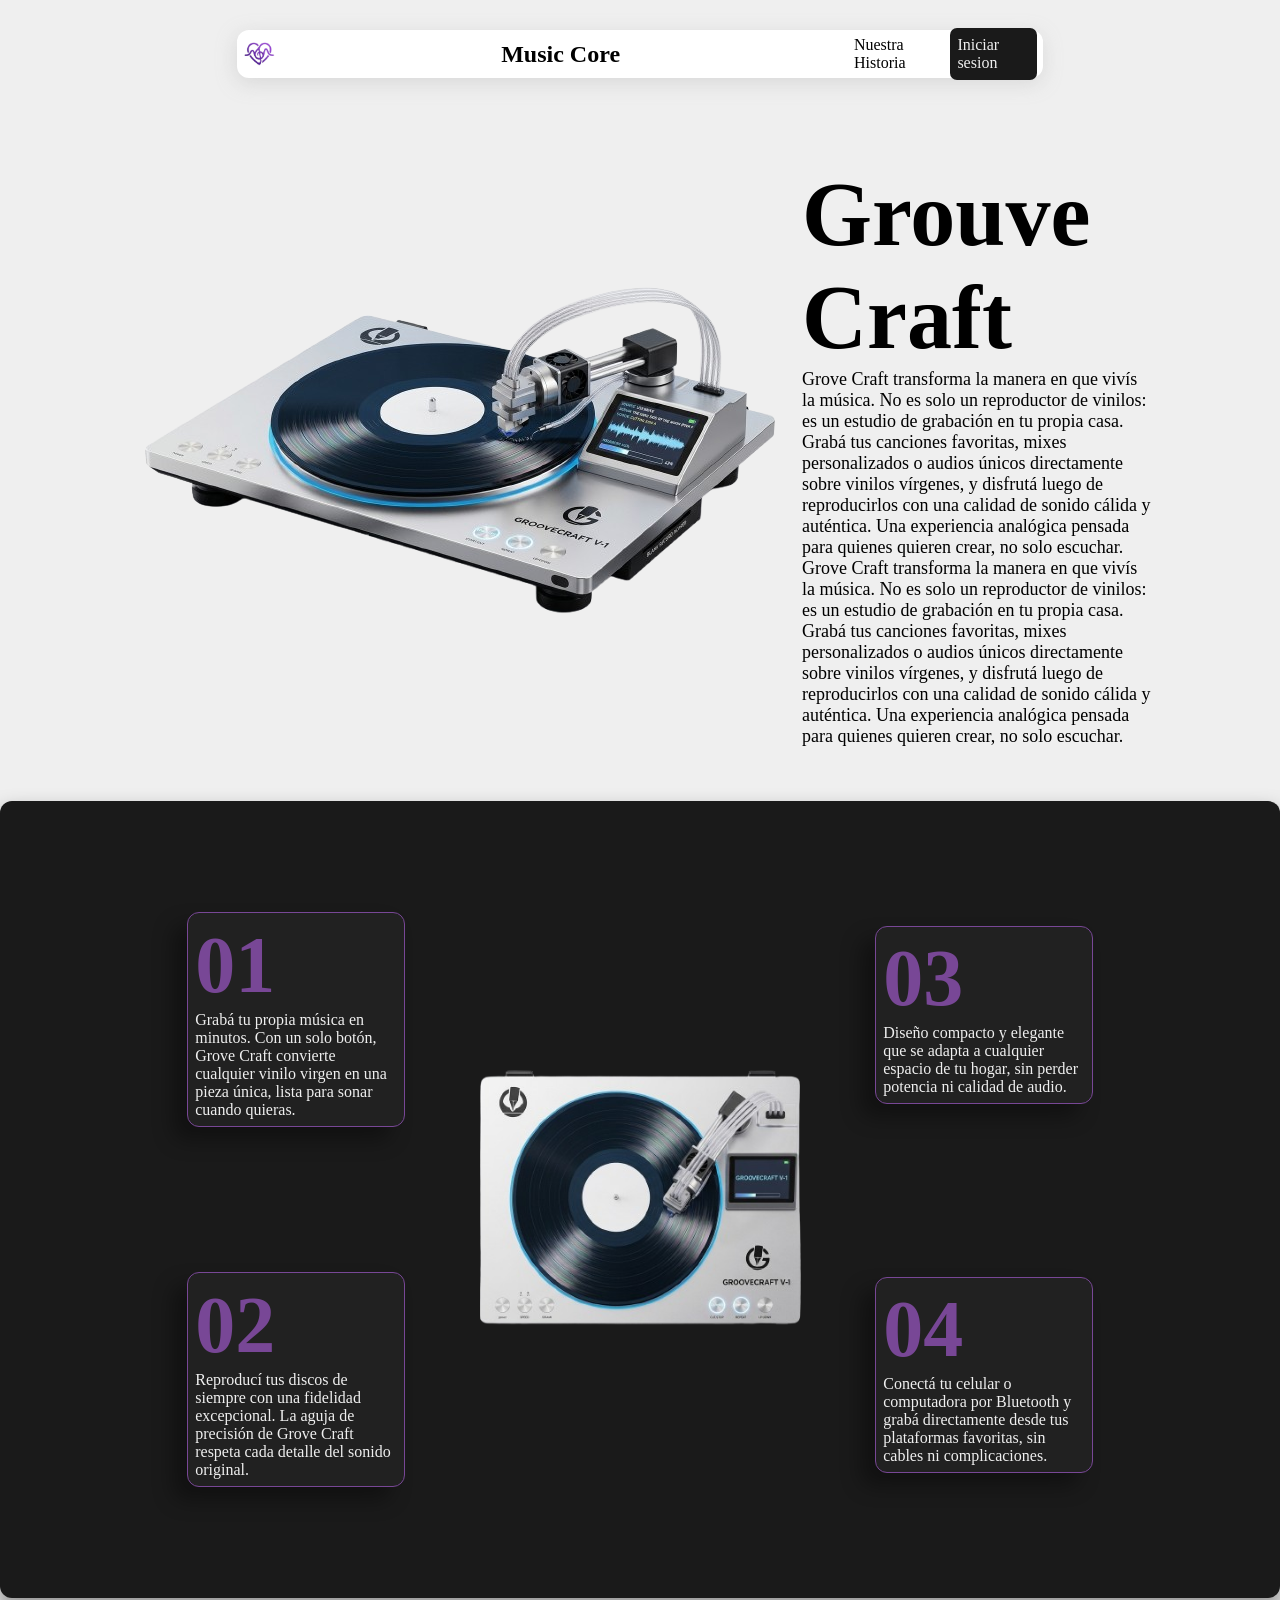
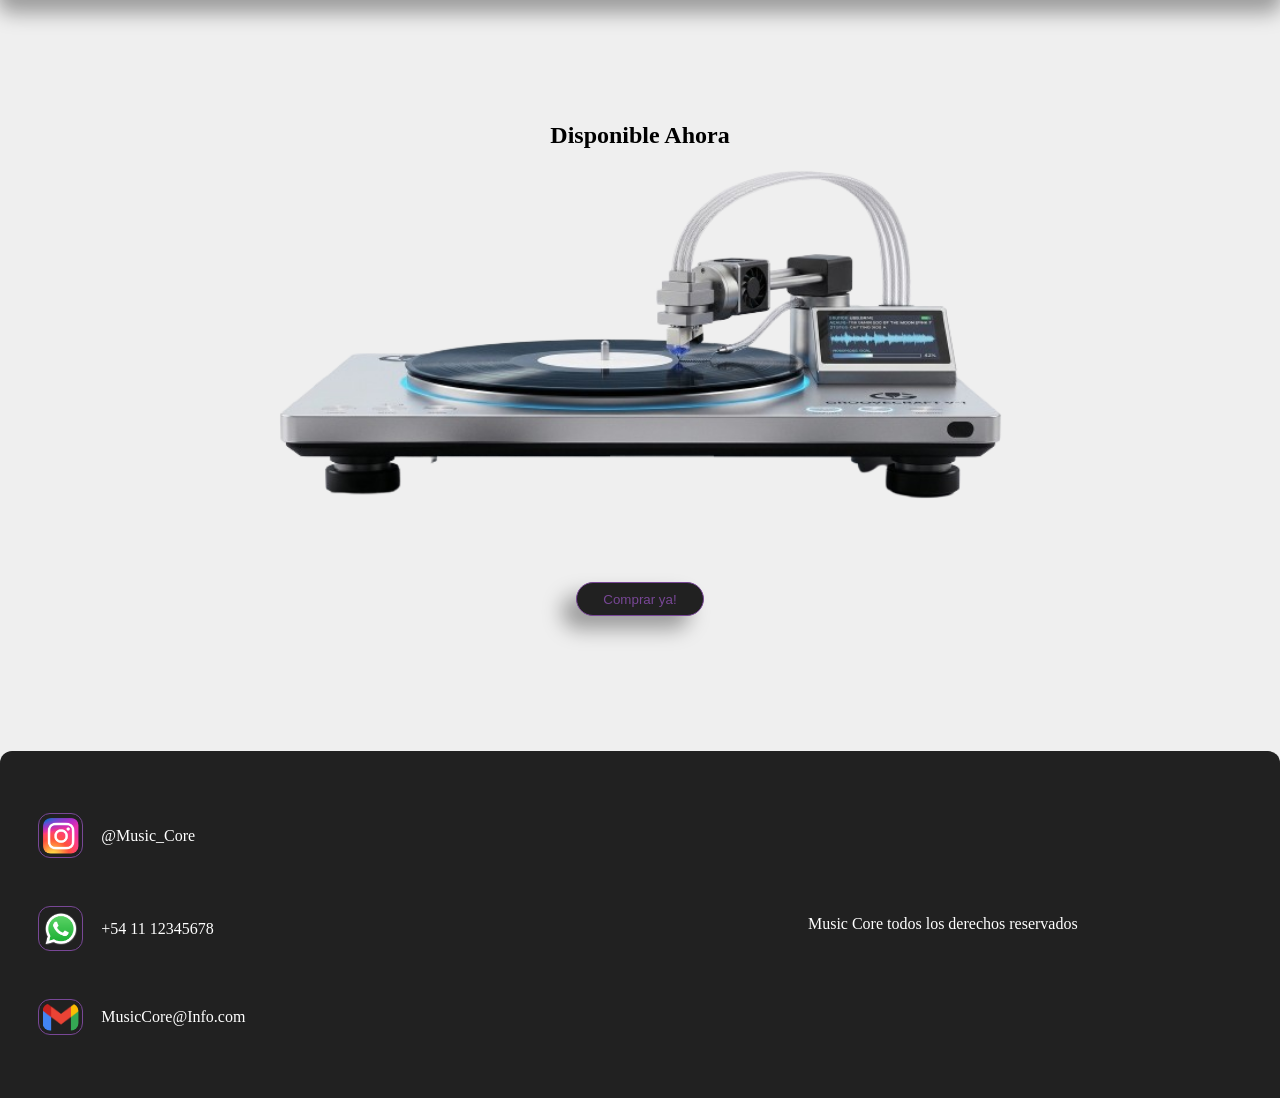
==== commit ebf86acd: "19/8" ====
--- a/Index.html
+++ b/Index.html
@@ -55,7 +55,7 @@
             </div>
         </section>
         <section class="comprar">
-            <h1>Ya disponible</h1>
+            <h1>Disponible Ahora</h1>
             <img src="images/ProductoFinal.png" alt="Producto">
             <a href="Comprar.html">
                 <button href="Comprar.html">Comprar ya!</button>
--- a/Style.css
+++ b/Style.css
@@ -70,7 +70,7 @@
 header div nav ul li a{
     width: 100%;
     text-decoration: none;
-    color: rgb(26, 26, 26);
+    color: black;
 }
 
 header div nav ul li:last-child a{
@@ -128,7 +128,7 @@
 .Punteo{
     height: 80vh;
     background-color: rgb(26, 26, 26);
-    border-radius: 17px;
+    border-radius: 12px;
     display: grid;
     grid-template-rows: 1fr;
     grid-template-columns: repeat(3, 1fr);
@@ -136,12 +136,11 @@
     padding: 3%;
     padding-left: 10%;
     padding-right: 10%;
+    box-shadow: 0px 12px 20px 3px #00000059;
 }
 
 .Punteo .imagen img{
     width: 100%;
-    box-shadow: -14px 13px 20px 0px #00000059;
-    border-radius: 12px;
 }
 
 .Punteo p{
@@ -183,12 +182,8 @@
     align-items: center;
     justify-content: center;
     flex-direction: column;
-    padding-bottom: 5%;
-    padding-top: 5%;
-}
-
-.comprar h1{
-    font-size: 400%;
+    padding-top: 2%;
+    padding-bottom: 2%;
 }
 
 .comprar img{
@@ -208,31 +203,11 @@
     padding-top: 7%;
     padding-bottom: 7%;
     color: #784796;
-    box-shadow: -9px 6px 20px 0px #00000059;
+    box-shadow: -14px 13px 20px 0px #00000059;
 }
 
 .comprar a button:hover{
-    background-color:rgb(80, 80, 80);
-}
-
-.PaginaCompra{
-    width: 80%;
-    height: 75vh;
-    display: grid;
-    grid-template-rows: 1fr;
-    grid-template-columns: repeat(2, 1fr);
-    gap: 8px;
-    padding-left: 10%;
-    padding-right: 10%;
-    display: flex;
-    align-items: center;
-    justify-content: center;
-}
-
-.PaginaCompra form{
-    display: flex;
-    justify-content: flex-start;
-    flex-direction: column;
+    background-color: rgb(80, 80, 80);
 }
 
 footer{
@@ -244,17 +219,17 @@
     gap: 8px;
     padding: 3%;
     background-color: #212121;
-    border-radius: 17px 17px 0px 0px;
+    border-radius: 12px 12px 0px 0px;
 }
 
 footer img{
+    border-radius: 12px;
     border: 1px solid #784796;
-    border-radius: 12px;
-    padding: 3%;
+    padding: 2%;
 }
 
 footer p{
-    color: #784796;
+    color: white;
 }
 
 footer div{
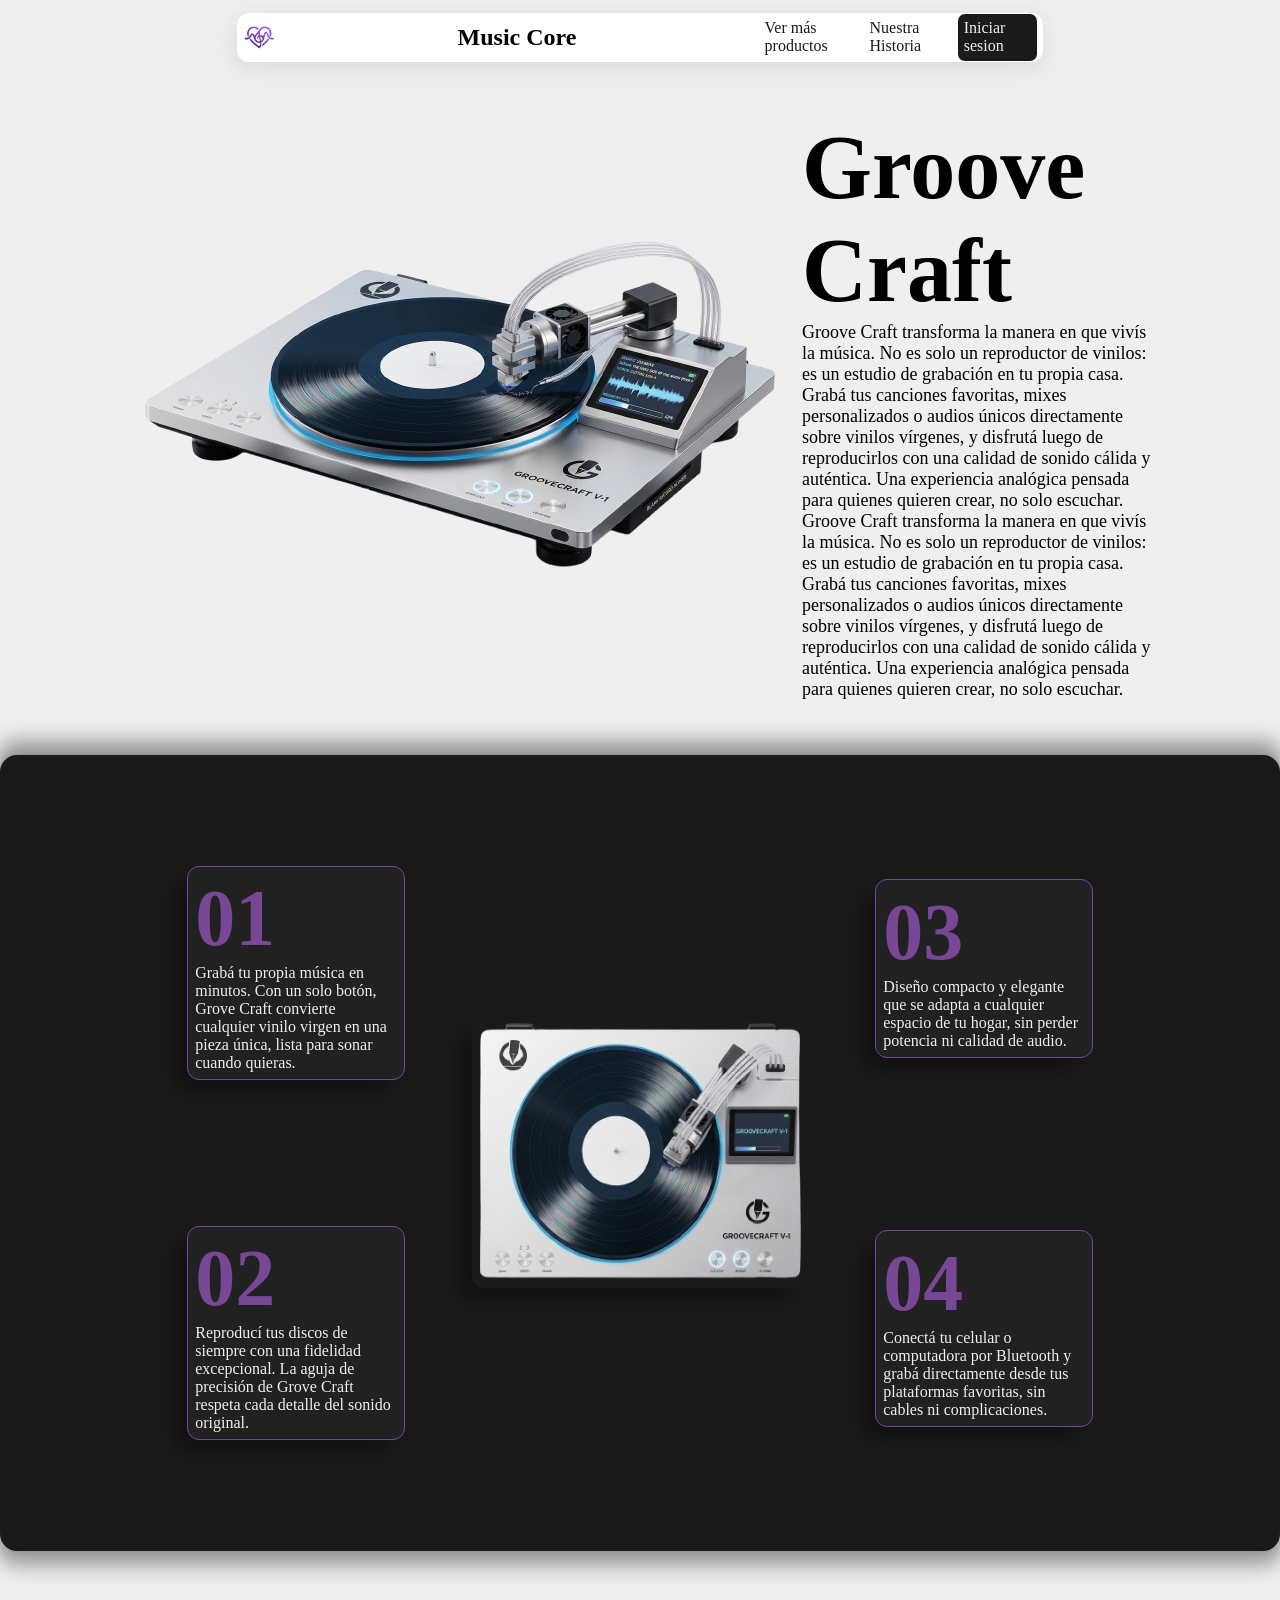
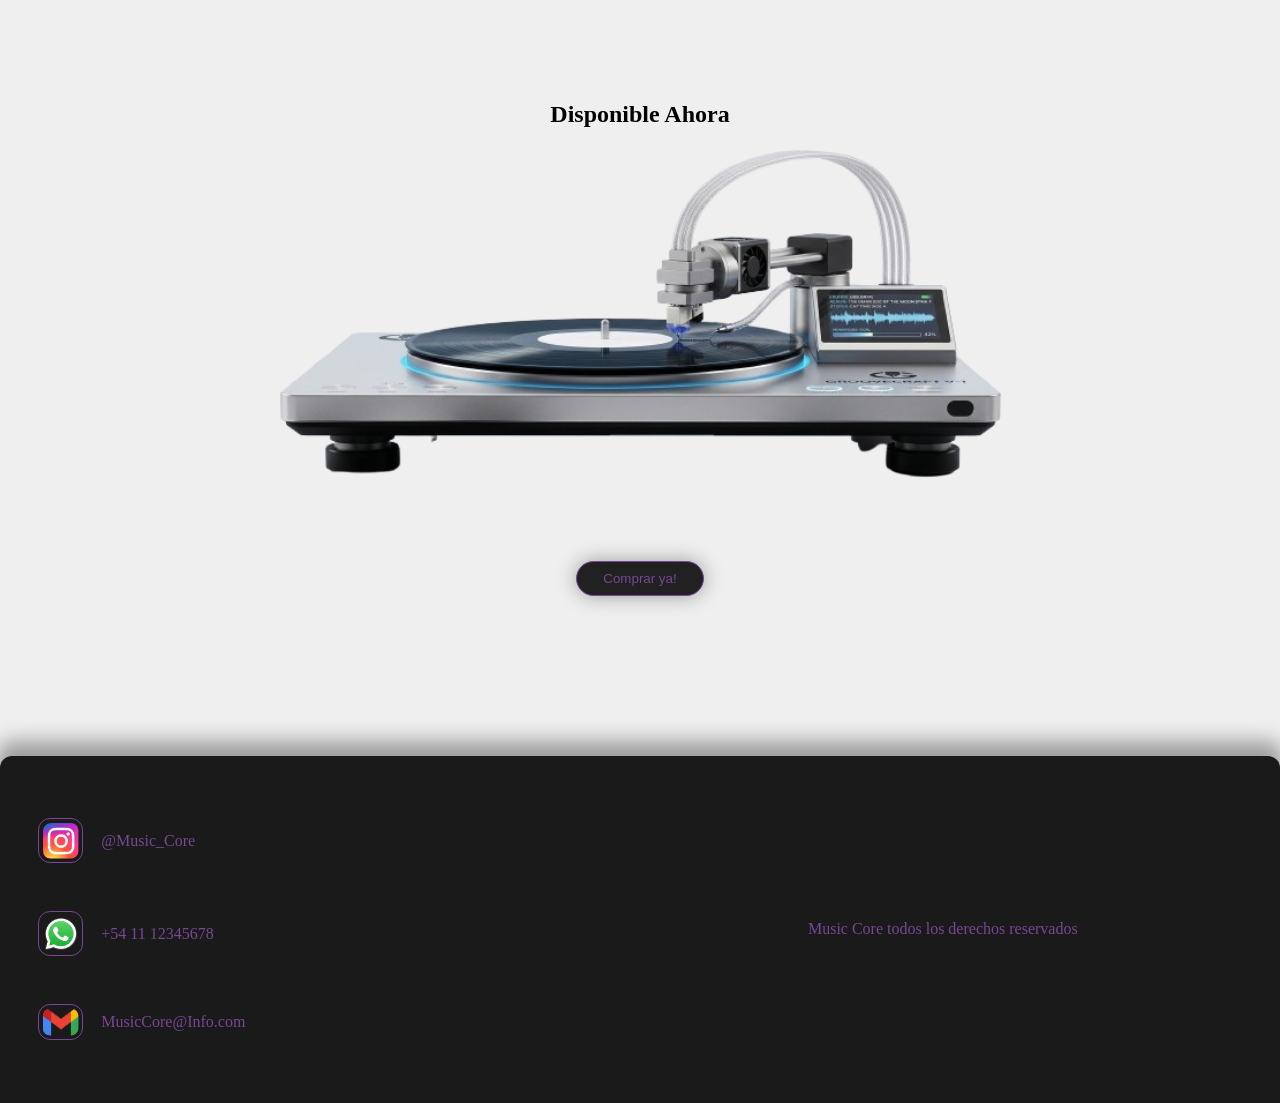
==== commit 81ce9f5d: "26/8" ====
--- a/Index.html
+++ b/Index.html
@@ -13,6 +13,7 @@
             <h2>Music Core</h2>
             <nav>
                 <ul>
+                    <li><a href="Productos.html">Ver más productos</a></li>
                     <li><a href="Historia.html">Nuestra Historia</a></li>
                     <li><a href="IniciarSesion.html">Iniciar sesion</a></li>
                 </ul>
@@ -25,8 +26,8 @@
                 <img src="images/ProductoPrincipal.png" alt="Producto">
             </div>
             <div>
-                <h1>Grouve Craft</h1>
-                <p>Grove Craft transforma la manera en que vivís la música. No es solo un reproductor de vinilos: es un estudio de grabación en tu propia casa. Grabá tus canciones favoritas, mixes personalizados o audios únicos directamente sobre vinilos vírgenes, y disfrutá luego de reproducirlos con una calidad de sonido cálida y auténtica. Una experiencia analógica pensada para quienes quieren crear, no solo escuchar. Grove Craft transforma la manera en que vivís la música. No es solo un reproductor de vinilos: es un estudio de grabación en tu propia casa. Grabá tus canciones favoritas, mixes personalizados o audios únicos directamente sobre vinilos vírgenes, y disfrutá luego de reproducirlos con una calidad de sonido cálida y auténtica. Una experiencia analógica pensada para quienes quieren crear, no solo escuchar.</p>
+                <h1>Groove Craft</h1>
+                <p>Groove Craft transforma la manera en que vivís la música. No es solo un reproductor de vinilos: es un estudio de grabación en tu propia casa. Grabá tus canciones favoritas, mixes personalizados o audios únicos directamente sobre vinilos vírgenes, y disfrutá luego de reproducirlos con una calidad de sonido cálida y auténtica. Una experiencia analógica pensada para quienes quieren crear, no solo escuchar. Groove Craft transforma la manera en que vivís la música. No es solo un reproductor de vinilos: es un estudio de grabación en tu propia casa. Grabá tus canciones favoritas, mixes personalizados o audios únicos directamente sobre vinilos vírgenes, y disfrutá luego de reproducirlos con una calidad de sonido cálida y auténtica. Una experiencia analógica pensada para quienes quieren crear, no solo escuchar.</p>
             </div>
         </section>
         <section class="Punteo">
@@ -57,8 +58,8 @@
         <section class="comprar">
             <h1>Disponible Ahora</h1>
             <img src="images/ProductoFinal.png" alt="Producto">
-            <a href="Comprar.html">
-                <button href="Comprar.html">Comprar ya!</button>
+            <a href="ComprarGrooveCraft.html">
+                <button>Comprar ya!</button>
             </a>
         </section>
     </main>
--- a/Style.css
+++ b/Style.css
@@ -9,12 +9,12 @@
 
 header{
     width: 100%;
-    height: 12vh;
+    margin-top: 1%;
     display: flex;
     justify-content: center;
     align-items: center;
     position: sticky;
-    top: 0%;
+    top: 1%;
 }
 
 header div{
@@ -45,7 +45,7 @@
 }
 
 header div nav{
-    width: 24%;
+    width: 35%;
 }
 
 header div nav ul{
@@ -57,7 +57,7 @@
 
 header div nav ul li{
     list-style: none;
-    padding: 4%;
+    padding: 2%;
     display: flex;
     align-items: center;
     border-radius: 7px;
@@ -70,7 +70,7 @@
 header div nav ul li a{
     width: 100%;
     text-decoration: none;
-    color: black;
+    color: rgb(26, 26, 26);
 }
 
 header div nav ul li:last-child a{
@@ -128,7 +128,7 @@
 .Punteo{
     height: 80vh;
     background-color: rgb(26, 26, 26);
-    border-radius: 12px;
+    border-radius: 17px;
     display: grid;
     grid-template-rows: 1fr;
     grid-template-columns: repeat(3, 1fr);
@@ -136,11 +136,13 @@
     padding: 3%;
     padding-left: 10%;
     padding-right: 10%;
-    box-shadow: 0px 12px 20px 3px #00000059;
+    box-shadow: 0px 12px 20px 3px #00000059, 0px -12px 20px 3px #00000059;
 }
 
 .Punteo .imagen img{
     width: 100%;
+    box-shadow: -14px 13px 20px 0px #00000059;
+    border-radius: 12px;
 }
 
 .Punteo p{
@@ -175,6 +177,10 @@
     align-items: center;
 }
 
+.Punteo .imagen img{
+    box-shadow: -14px 13px 20px 0px #00000059;
+}
+
 .comprar{
     width: 100%;
     height: 78vh;
@@ -182,8 +188,8 @@
     align-items: center;
     justify-content: center;
     flex-direction: column;
-    padding-top: 2%;
-    padding-bottom: 2%;
+    padding-top: 4%;
+    padding-bottom: 4%;
 }
 
 .comprar img{
@@ -203,7 +209,7 @@
     padding-top: 7%;
     padding-bottom: 7%;
     color: #784796;
-    box-shadow: -14px 13px 20px 0px #00000059;
+    box-shadow: 0px 0px 20px 0px #00000059;
 }
 
 .comprar a button:hover{
@@ -218,8 +224,9 @@
     grid-template-columns: repeat(2, 1fr);
     gap: 8px;
     padding: 3%;
-    background-color: #212121;
+    background-color: rgb(26, 26, 26);
     border-radius: 12px 12px 0px 0px;
+    box-shadow: 0px -12px 20px 3px #00000059;
 }
 
 footer img{
@@ -229,7 +236,7 @@
 }
 
 footer p{
-    color: white;
+    color: #784796;
 }
 
 footer div{
@@ -256,4 +263,173 @@
 
 footer div div p{
     margin-left: 10%;
+}
+
+.PaginaComprar{
+    width: 100%;
+    height: 100vh;
+    display: grid;
+    grid-template-rows: 1fr;
+    grid-template-columns: repeat(2, 1fr);
+    /* gap: 0px; */
+    /* padding-left: 10%; */
+    /* padding-right: 10%; */
+}
+
+.PaginaComprar h1{
+    font-size: 35px;
+}
+
+.PaginaComprar h2{
+    font-size: 27px;
+    color: white;
+}
+
+.PaginaComprar a p{
+    color: white;
+}
+
+.PaginaComprar a{
+    text-decoration: none;
+}
+
+.PaginaComprar .ContenedorMitad{
+    padding: 15%;
+    padding-left: 20%;
+    padding-right: 20%;
+    width: 60%;
+    display: flex;
+    align-items: start;
+    justify-content: space-between;
+    flex-direction: column;
+}
+
+.PaginaComprar .ContenedorMitad:last-child{
+    background-color: #212121;
+}
+
+.PaginaComprar div img{
+    width: 100%;
+}
+
+.PaginaComprar div form{
+    display: flex;
+    flex-direction: column;
+    width: 100%;
+    padding: 3%;
+    justify-content: space-between;
+    height: 50vh;
+}
+
+.PaginaComprar div form label{
+    color: rgb(255, 255, 255);
+}
+
+.PaginaComprar div form .ContenedorDobleForm{
+    display: flex;
+    flex-direction: row;
+    justify-content: space-between;
+}
+
+.PaginaComprar div form .ContenedorDobleForm .Input{
+    width: 48%;
+}
+
+.PaginaComprar div form .Input{
+    width: 100%;
+    display: flex;
+    flex-flow: column;
+}
+
+.PaginaComprar div form .Input input{
+    height: 4vh;
+    border-radius: 4px;
+    border: 1px solid rgb(196, 196, 196);
+    background-color:#212121;
+}
+
+.PaginaComprar div form button{
+    height: 4vh;
+    border: 1px solid #663c80;
+    background-color:#784796;
+    color: #212121;
+    border-radius: 4px;
+}
+
+.Historia
+{
+    width: 80%;
+    height: 78vh;
+    display: flex;
+    justify-content: center;
+    flex-direction: column;
+    padding-top: 2%;
+    padding-bottom: 2%;
+    padding-left: 10%;
+    padding-right: 10%;
+}
+.Historia div
+{
+    padding-bottom: 2%;
+    display: flex;
+    flex-direction: row;
+}
+.Historia div h1
+{
+ width: 200%;
+ text-align: center;
+ padding-top: 2%;
+ padding-bottom: 2%;
+ font-size: 100px;
+}
+.Historia div h2
+{
+ border: 3px solid #784796;
+}
+.Historia .HistoriaInversa
+{
+   padding-bottom: 2%;
+    display: flex;
+    flex-direction: row-reverse;
+}
+
+.Historia .HistoriaInversa h1
+{
+    width: 200%;
+ text-align: center ;
+ padding-top: 2%;
+ padding-bottom: 2%;
+ font-size: 100px;
+}
+
+.Productos{
+    width: 60%;
+    padding-left: 20%;
+    padding-right: 20%;
+    padding-bottom: 5%;
+    display: grid;
+    grid-template-rows: repeat(2, 1fr);
+    grid-template-columns: repeat(3, 1fr);
+    gap: 8px;
+}
+
+.Productos div{
+    width: 88%;
+    background-color: #212121;
+    border-radius: 12px;
+    padding: 6%;
+}
+
+.Productos div h3{
+    color: white;
+}
+
+.Productos div img{
+    width: 100%;
+    height: 29vh;
+}
+
+.Productos div button{
+    width: 100%;
+    height: 3vh;
 }
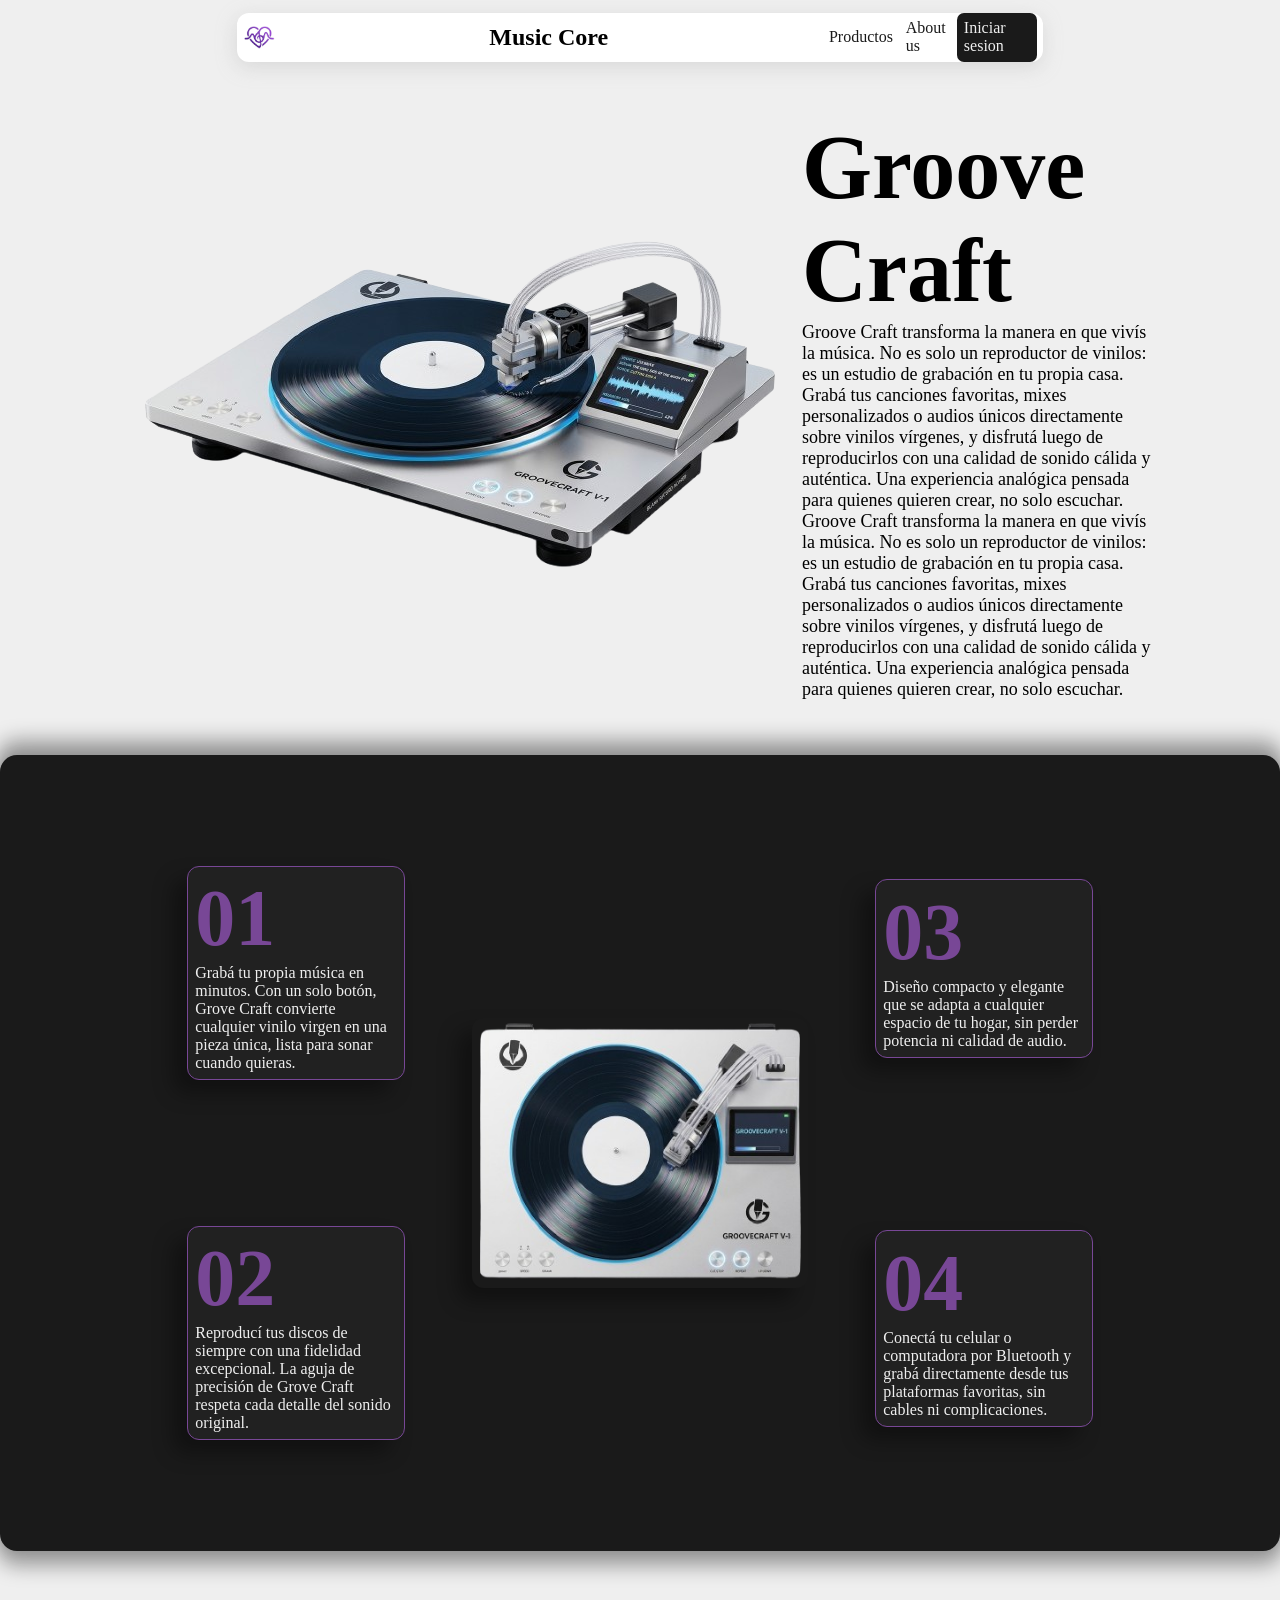
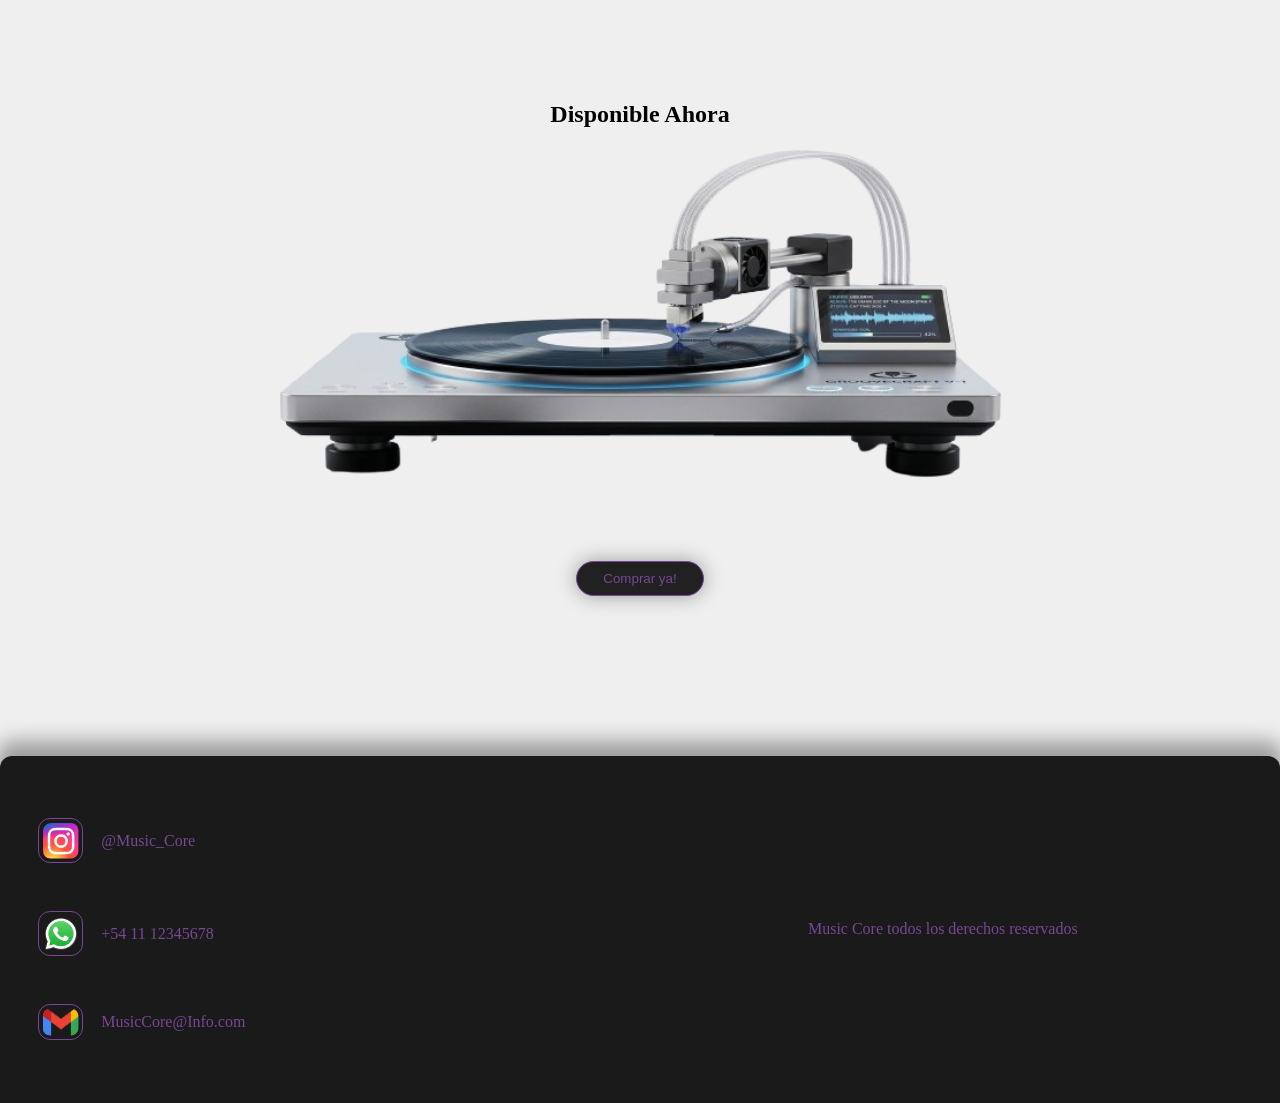
==== commit 81a12915: "casi" ====
--- a/Index.html
+++ b/Index.html
@@ -13,8 +13,8 @@
             <h2>Music Core</h2>
             <nav>
                 <ul>
-                    <li><a href="Productos.html">Ver más productos</a></li>
-                    <li><a href="Historia.html">Nuestra Historia</a></li>
+                    <li><a href="Productos.html">Productos</a></li>
+                    <li><a href="Historia.html">About us</a></li>
                     <li><a href="IniciarSesion.html">Iniciar sesion</a></li>
                 </ul>
             </nav>
--- a/Style.css
+++ b/Style.css
@@ -45,7 +45,7 @@
 }
 
 header div nav{
-    width: 35%;
+    width: 27%;
 }
 
 header div nav ul{
@@ -57,7 +57,7 @@
 
 header div nav ul li{
     list-style: none;
-    padding: 2%;
+    padding: 3%;
     display: flex;
     align-items: center;
     border-radius: 7px;
@@ -359,9 +359,9 @@
 .Historia
 {
     width: 80%;
-    height: 78vh;
-    display: flex;
-    justify-content: center;
+    height: 100vh;
+    display: flex;
+    justify-content: space-between;
     flex-direction: column;
     padding-top: 2%;
     padding-bottom: 2%;
@@ -370,7 +370,6 @@
 }
 .Historia div
 {
-    padding-bottom: 2%;
     display: flex;
     flex-direction: row;
 }
@@ -385,10 +384,10 @@
 .Historia div h2
 {
  border: 3px solid #784796;
+ padding: 2%;
 }
 .Historia .HistoriaInversa
 {
-   padding-bottom: 2%;
     display: flex;
     flex-direction: row-reverse;
 }
@@ -401,6 +400,26 @@
  padding-bottom: 2%;
  font-size: 100px;
 }
+
+.Titulo 
+{
+    text-align: center;
+}
+
+.ubicacion{
+    display: flex;
+    justify-content: center;
+    background-color: #212121;
+    margin-top: 2%;
+    margin-bottom: 2%;
+    height: 53vh;
+}
+.ubicacion h1
+{
+    color: white;
+    text-align: center;
+}
+
 
 .Productos{
     width: 60%;
@@ -432,4 +451,53 @@
 .Productos div button{
     width: 100%;
     height: 3vh;
-}+}
+
+.Login
+{
+height: 80vh;
+}
+
+.Login h1
+{
+    text-align: center;
+}
+
+.Login form
+{
+    border-radius: 20px;
+    border: 2px solid black;
+    flex-direction: column;
+    width: 17%;
+    text-align: center;
+    background-color: rgb(255, 255, 255);
+    padding: 1%;
+}
+
+.CentrarForm{
+    width: 100%;
+    display: flex;
+    justify-content: center;
+    align-items: center;
+    height: 75vh;
+}
+
+.Login .CentrarForm form div{
+    display: flex;
+    flex-direction: column;
+    align-items: start;
+    margin: 3%;
+}
+
+.Login .CentrarForm form div input
+{
+width: 100%;
+}
+
+.Login button
+{
+    background-color: #663c80;
+    height: 3vh;
+    width: 100%;
+    color: white;
+}
